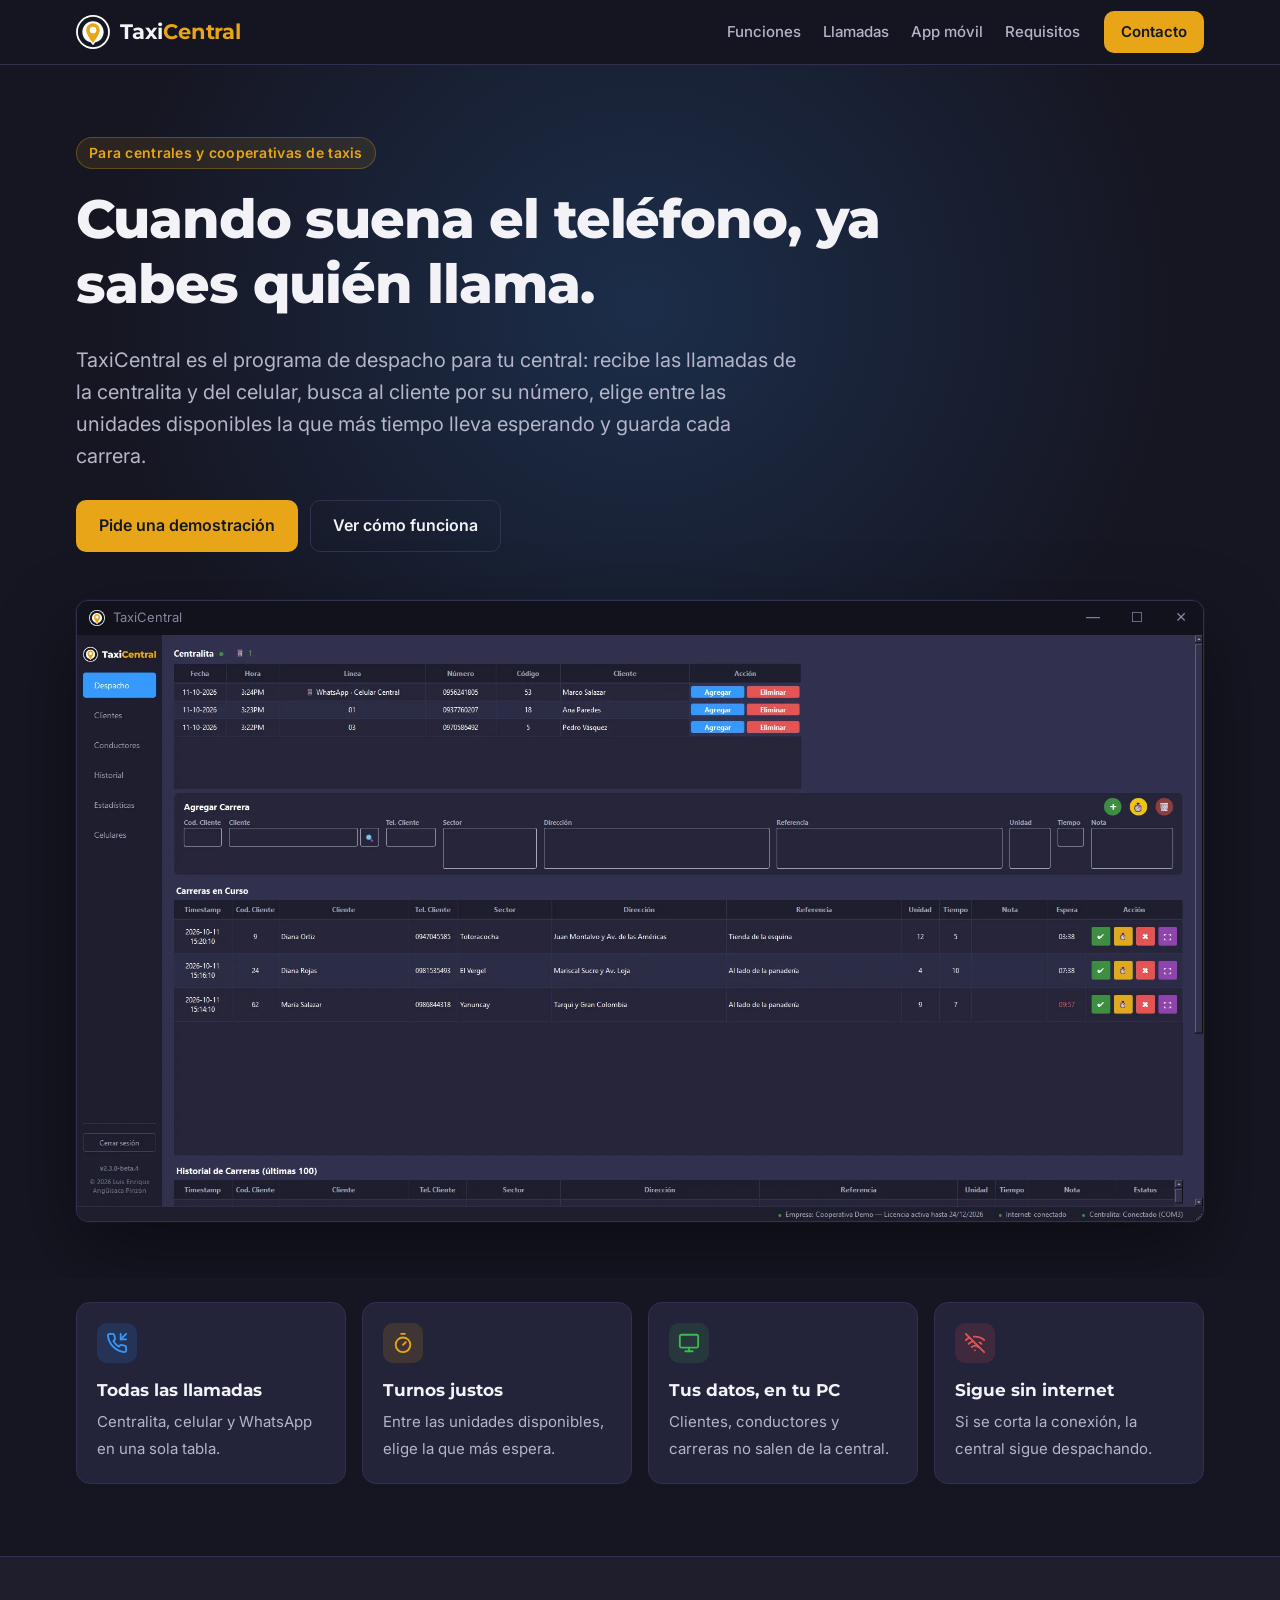
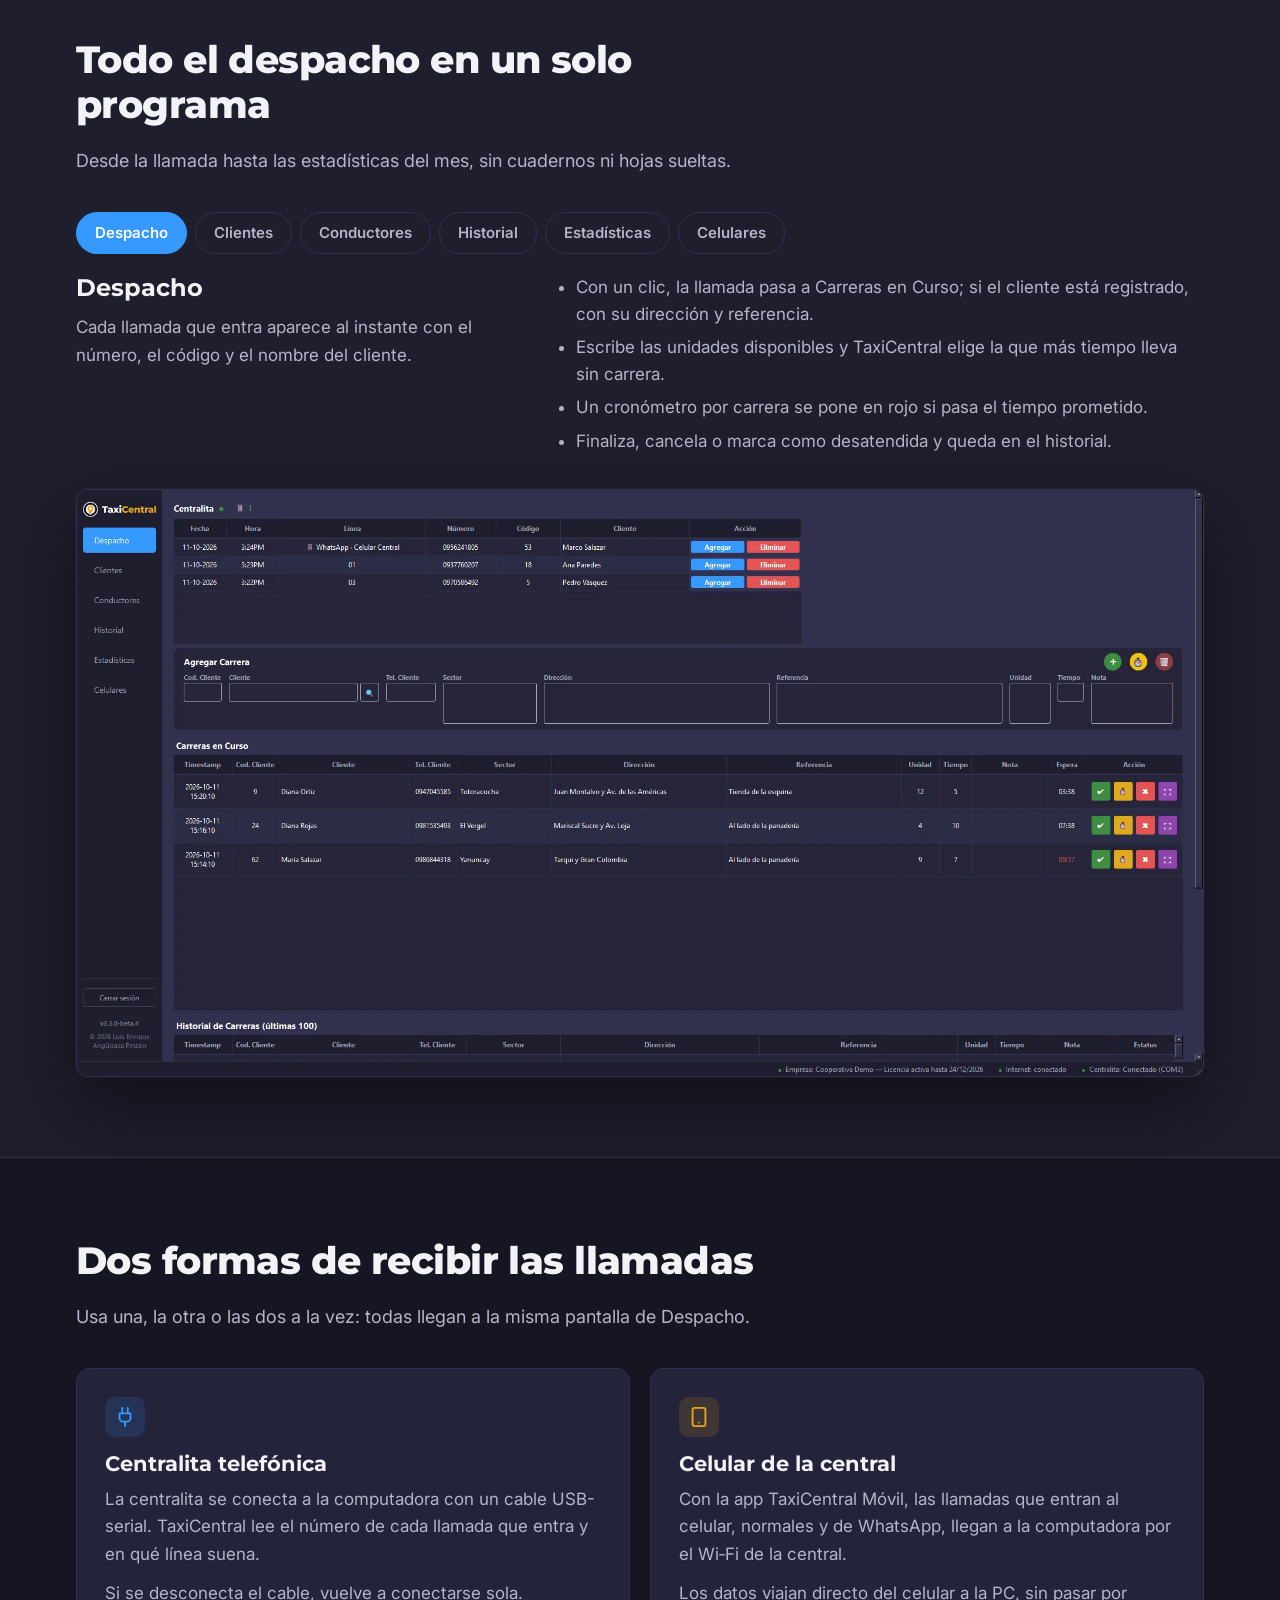
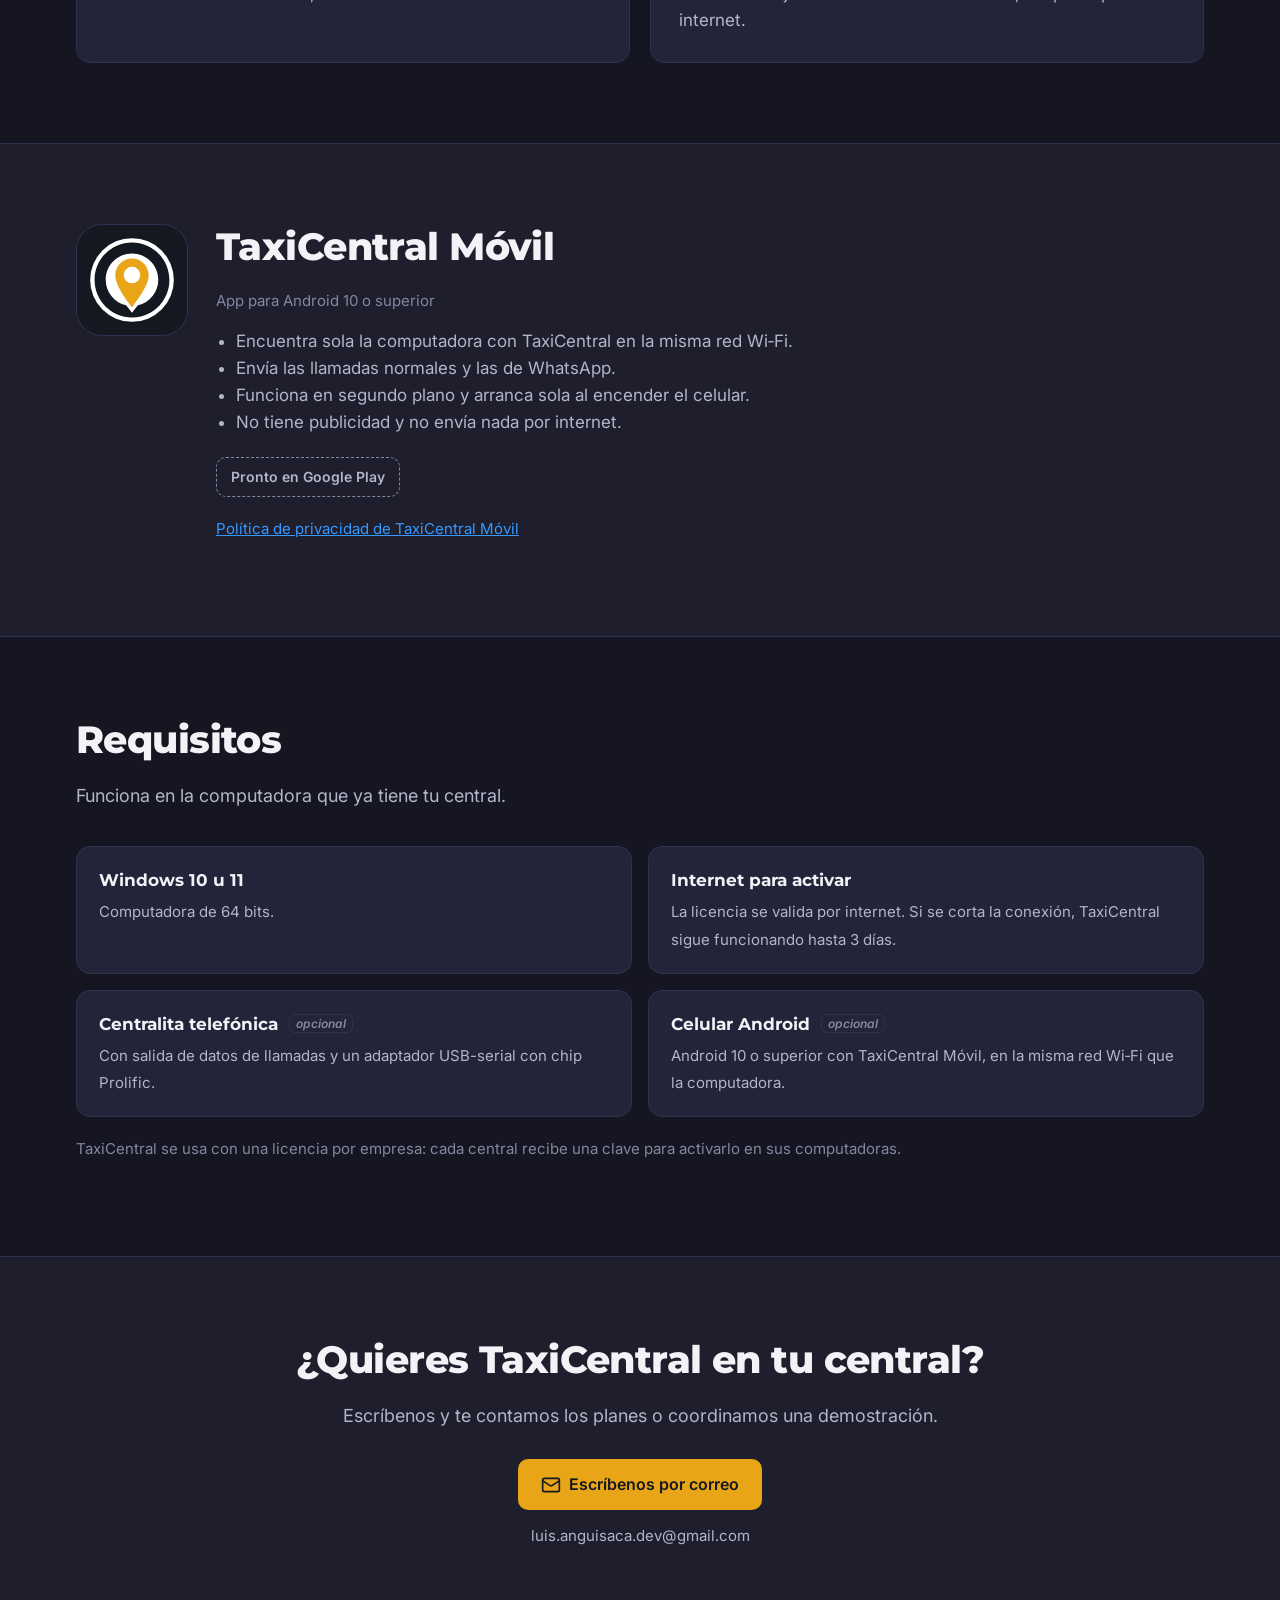
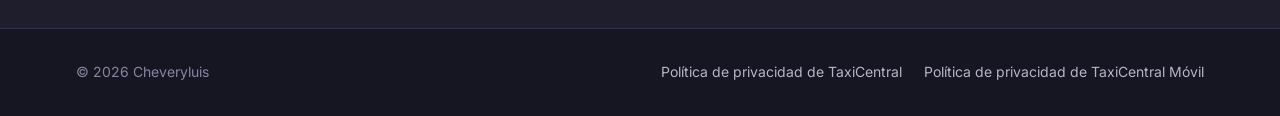
==== index.html @ 9c2a4944 "Crea la página de TaxiCentral Inicio con funciones y capturas (datos de prueba), política de privaci" ====
<!doctype html>
<html lang="es">
<head>
<meta charset="utf-8">
<meta name="viewport" content="width=device-width, initial-scale=1">
<title>TaxiCentral · Sistema de despacho para centrales de taxis</title>
<meta name="description" content="TaxiCentral es el programa de despacho para centrales de taxis: recibe las llamadas de la centralita y del celular, muestra quién llama, elige la unidad que más espera y guarda cada carrera.">
<meta name="theme-color" content="#161622">
<link rel="icon" type="image/png" sizes="32x32" href="img/favicon-32.png">
<link rel="icon" type="image/svg+xml" href="img/logo.svg">
<link rel="apple-touch-icon" href="img/apple-touch-icon.png">
<meta property="og:type" content="website">
<meta property="og:title" content="TaxiCentral · Sistema de despacho para centrales de taxis">
<meta property="og:description" content="Recibe las llamadas de la centralita y del celular, muestra quién llama y elige la unidad que más espera.">
<meta property="og:image" content="https://cheveryluis.github.io/taxicentral-web/img/compartir.png">
<meta property="og:url" content="https://cheveryluis.github.io/taxicentral-web/">
<meta name="twitter:card" content="summary_large_image">
<link rel="preconnect" href="https://fonts.googleapis.com">
<link rel="preconnect" href="https://fonts.gstatic.com" crossorigin>
<link href="https://fonts.googleapis.com/css2?family=Inter:wght@400;500;600&family=Montserrat:wght@700;800&display=swap" rel="stylesheet">
<link rel="stylesheet" href="css/estilos.css">
</head>
<body>
<a class="saltar" href="#contenido">Saltar al contenido</a>

<header class="encabezado">
  <div class="contenedor">
    <a class="marca" href="./" aria-label="TaxiCentral, inicio">
      <img src="img/logo.svg" alt="" width="34" height="34">
      <span>Taxi<b>Central</b></span>
    </a>
    <nav class="menu" aria-label="Secciones">
      <a href="#funciones">Funciones</a>
      <a href="#llamadas">Llamadas</a>
      <a href="#movil">App móvil</a>
      <a href="#requisitos">Requisitos</a>
    </nav>
    <a class="boton boton-principal boton-chico" href="#contacto">Contacto</a>
  </div>
</header>

<main id="contenido">

  <section class="portada">
    <div class="contenedor">
      <span class="etiqueta">Para centrales y cooperativas de taxis</span>
      <h1>Cuando suena el teléfono, ya sabes quién llama.</h1>
      <p class="bajada">TaxiCentral es el programa de despacho para tu central: recibe las llamadas de la centralita y del celular, busca al cliente por su número, elige entre las unidades disponibles la que más tiempo lleva esperando y guarda cada carrera.</p>
      <div class="acciones">
        <a class="boton boton-principal" href="#contacto">Pide una demostración</a>
        <a class="boton boton-secundario" href="#funciones">Ver cómo funciona</a>
      </div>
      <div class="ventana">
        <div class="ventana-barra" aria-hidden="true">
          <img src="img/logo.svg" alt="">TaxiCentral
          <div class="botones"><span>&#8212;</span><span>&#9744;</span><span>&#10005;</span></div>
        </div>
        <img src="img/capturas/despacho.webp" width="1920" height="1000" fetchpriority="high"
             alt="Pantalla Despacho de TaxiCentral: arriba, las llamadas que entran con el número, el código y el nombre del cliente; abajo, las carreras en curso con la unidad asignada y el tiempo de espera.">
      </div>
    </div>
  </section>

  <section class="puntos" aria-label="Puntos fuertes">
    <div class="contenedor">
      <ul>
        <li>
          <div class="icono icono-azul"><svg viewBox="0 0 24 24" fill="none" stroke="currentColor" stroke-width="2" stroke-linecap="round" stroke-linejoin="round" aria-hidden="true"><polyline points="16 2 16 8 22 8"/><line x1="22" x2="16" y1="2" y2="8"/><path d="M22 16.92v3a2 2 0 0 1-2.18 2 19.79 19.79 0 0 1-8.63-3.07 19.5 19.5 0 0 1-6-6 19.79 19.79 0 0 1-3.07-8.67A2 2 0 0 1 4.11 2h3a2 2 0 0 1 2 1.72 12.84 12.84 0 0 0 .7 2.81 2 2 0 0 1-.45 2.11L8.09 9.91a16 16 0 0 0 6 6l1.27-1.27a2 2 0 0 1 2.11-.45 12.84 12.84 0 0 0 2.81.7A2 2 0 0 1 22 16.92z"/></svg></div>
          <strong>Todas las llamadas</strong>
          <span>Centralita, celular y WhatsApp en una sola tabla.</span>
        </li>
        <li>
          <div class="icono icono-amarillo"><svg viewBox="0 0 24 24" fill="none" stroke="currentColor" stroke-width="2" stroke-linecap="round" stroke-linejoin="round" aria-hidden="true"><line x1="10" x2="14" y1="2" y2="2"/><line x1="12" x2="15" y1="14" y2="11"/><circle cx="12" cy="14" r="8"/></svg></div>
          <strong>Turnos justos</strong>
          <span>Entre las unidades disponibles, elige la que más espera.</span>
        </li>
        <li>
          <div class="icono icono-verde"><svg viewBox="0 0 24 24" fill="none" stroke="currentColor" stroke-width="2" stroke-linecap="round" stroke-linejoin="round" aria-hidden="true"><rect width="20" height="14" x="2" y="3" rx="2"/><line x1="8" x2="16" y1="21" y2="21"/><line x1="12" x2="12" y1="17" y2="21"/></svg></div>
          <strong>Tus datos, en tu PC</strong>
          <span>Clientes, conductores y carreras no salen de la central.</span>
        </li>
        <li>
          <div class="icono icono-rojo"><svg viewBox="0 0 24 24" fill="none" stroke="currentColor" stroke-width="2" stroke-linecap="round" stroke-linejoin="round" aria-hidden="true"><path d="M12 20h.01"/><path d="M8.5 16.43a5 5 0 0 1 7 0"/><path d="M5 12.86a10 10 0 0 1 5.17-2.69"/><path d="M19 12.86a10 10 0 0 0-2-1.52"/><path d="M2 8.82a15 15 0 0 1 4.18-2.64"/><path d="M22 8.82a15 15 0 0 0-11.29-3.76"/><path d="m2 2 20 20"/></svg></div>
          <strong>Sigue sin internet</strong>
          <span>Si se corta la conexión, la central sigue despachando.</span>
        </li>
      </ul>
    </div>
  </section>

  <section class="seccion seccion-alterna" id="funciones">
    <div class="contenedor">
      <header>
        <h2>Todo el despacho en un solo programa</h2>
        <p>Desde la llamada hasta las estadísticas del mes, sin cuadernos ni hojas sueltas.</p>
      </header>

      <div class="pestanas" role="tablist" aria-label="Funciones de TaxiCentral">
        <button role="tab" id="tab-despacho" aria-controls="panel-despacho" aria-selected="true">Despacho</button>
        <button role="tab" id="tab-clientes" aria-controls="panel-clientes" aria-selected="false" tabindex="-1">Clientes</button>
        <button role="tab" id="tab-conductores" aria-controls="panel-conductores" aria-selected="false" tabindex="-1">Conductores</button>
        <button role="tab" id="tab-historial" aria-controls="panel-historial" aria-selected="false" tabindex="-1">Historial</button>
        <button role="tab" id="tab-estadisticas" aria-controls="panel-estadisticas" aria-selected="false" tabindex="-1">Estadísticas</button>
        <button role="tab" id="tab-celulares" aria-controls="panel-celulares" aria-selected="false" tabindex="-1">Celulares</button>
      </div>

      <div class="panel" role="tabpanel" id="panel-despacho" aria-labelledby="tab-despacho">
        <div class="texto">
          <h3>Despacho</h3>
          <p>Cada llamada que entra aparece al instante con el número, el código y el nombre del cliente.</p>
          <ul>
            <li>Con un clic, la llamada pasa a Carreras en Curso; si el cliente está registrado, con su dirección y referencia.</li>
            <li>Escribe las unidades disponibles y TaxiCentral elige la que más tiempo lleva sin carrera.</li>
            <li>Un cronómetro por carrera se pone en rojo si pasa el tiempo prometido.</li>
            <li>Finaliza, cancela o marca como desatendida y queda en el historial.</li>
          </ul>
        </div>
        <div class="ventana"><img src="img/capturas/despacho.webp" width="1920" height="1000" loading="lazy" alt="Pantalla Despacho con llamadas entrantes y carreras en curso."></div>
      </div>

      <div class="panel" role="tabpanel" id="panel-clientes" aria-labelledby="tab-clientes" hidden>
        <div class="texto">
          <h3>Clientes</h3>
          <p>La ficha de cada cliente: dos teléfonos, sector, dirección y referencia.</p>
          <ul>
            <li>Búsqueda por nombre, teléfono, dirección o cualquier otra columna.</li>
            <li>Envía un cliente a Despacho sin volver a escribir sus datos.</li>
            <li>Muestra los clientes que llevan más de un año sin pedir.</li>
            <li>Descarga la lista a Excel.</li>
          </ul>
        </div>
        <div class="ventana"><img src="img/capturas/clientes.webp" width="1920" height="1000" loading="lazy" alt="Pantalla Clientes con la lista de clientes, sus teléfonos, sector, dirección y referencia."></div>
      </div>

      <div class="panel" role="tabpanel" id="panel-conductores" aria-labelledby="tab-conductores" hidden>
        <div class="texto">
          <h3>Conductores</h3>
          <p>Cada unidad con los datos del conductor y del vehículo.</p>
          <ul>
            <li>Cédula, celular, correo, placa, marca, modelo y año.</li>
            <li>Separa socios y no socios de la cooperativa.</li>
            <li>Lleva la hora de la última salida de cada unidad para repartir los turnos.</li>
            <li>Descarga la lista a Excel.</li>
          </ul>
        </div>
        <div class="ventana"><img src="img/capturas/conductores.webp" width="1920" height="1000" loading="lazy" alt="Pantalla Conductores con unidad, nombres, cédula, celular, placa, marca, modelo y año."></div>
      </div>

      <div class="panel" role="tabpanel" id="panel-historial" aria-labelledby="tab-historial" hidden>
        <div class="texto">
          <h3>Historial</h3>
          <p>Todas las carreras de cualquier día, con su estado.</p>
          <ul>
            <li>Cuenta las despachadas, desatendidas y canceladas del día.</li>
            <li>Búsqueda por cliente, teléfono, unidad o dirección.</li>
            <li>Descarga a Excel.</li>
          </ul>
        </div>
        <div class="ventana"><img src="img/capturas/historial.webp" width="1920" height="1000" loading="lazy" alt="Pantalla Historial con las carreras de un día: hora, cliente, dirección, unidad y tiempo."></div>
      </div>

      <div class="panel" role="tabpanel" id="panel-estadisticas" aria-labelledby="tab-estadisticas" hidden>
        <div class="texto">
          <h3>Estadísticas</h3>
          <p>Cómo trabaja tu central, de un vistazo.</p>
          <ul>
            <li>Total de carreras, porcentaje despachado, promedio por día y hora pico.</li>
            <li>Carreras por hora del día y tendencia diaria.</li>
            <li>Hoy, últimos 7 o 30 días, este mes, el mes anterior o el rango que elijas.</li>
          </ul>
        </div>
        <div class="ventana"><img src="img/capturas/estadisticas.webp" width="1920" height="1000" loading="lazy" alt="Pantalla Estadísticas con totales, gráfico de carreras por hora del día y tendencia diaria."></div>
      </div>

      <div class="panel" role="tabpanel" id="panel-celulares" aria-labelledby="tab-celulares" hidden>
        <div class="texto">
          <h3>Celulares</h3>
          <p>Conecta el celular de la central con TaxiCentral Móvil.</p>
          <ul>
            <li>Se empareja escribiendo en el celular un código de 6 dígitos.</li>
            <li>Muestra cada llamada: sonando, contestada, finalizada o perdida, con su duración.</li>
            <li>Distingue las llamadas normales de las de WhatsApp.</li>
          </ul>
        </div>
        <div class="ventana"><img src="img/capturas/celulares.webp" width="1920" height="1000" loading="lazy" alt="Pantalla Celulares con el código para emparejar, el celular conectado y las llamadas recibidas."></div>
      </div>
    </div>
  </section>

  <section class="seccion" id="llamadas">
    <div class="contenedor">
      <header>
        <h2>Dos formas de recibir las llamadas</h2>
        <p>Usa una, la otra o las dos a la vez: todas llegan a la misma pantalla de Despacho.</p>
      </header>
      <div class="columnas">
        <article class="tarjeta">
          <div class="icono icono-azul"><svg viewBox="0 0 24 24" fill="none" stroke="currentColor" stroke-width="2" stroke-linecap="round" stroke-linejoin="round" aria-hidden="true"><path d="M12 22v-5"/><path d="M9 8V2"/><path d="M15 8V2"/><path d="M18 8v5a4 4 0 0 1-4 4h-4a4 4 0 0 1-4-4V8Z"/></svg></div>
          <h3>Centralita telefónica</h3>
          <p>La centralita se conecta a la computadora con un cable USB-serial. TaxiCentral lee el número de cada llamada que entra y en qué línea suena.</p>
          <p>Si se desconecta el cable, vuelve a conectarse sola.</p>
        </article>
        <article class="tarjeta">
          <div class="icono icono-amarillo"><svg viewBox="0 0 24 24" fill="none" stroke="currentColor" stroke-width="2" stroke-linecap="round" stroke-linejoin="round" aria-hidden="true"><rect width="14" height="20" x="5" y="2" rx="2" ry="2"/><path d="M12 18h.01"/></svg></div>
          <h3>Celular de la central</h3>
          <p>Con la app TaxiCentral Móvil, las llamadas que entran al celular, normales y de WhatsApp, llegan a la computadora por el Wi‑Fi de la central.</p>
          <p>Los datos viajan directo del celular a la PC, sin pasar por internet.</p>
        </article>
      </div>
    </div>
  </section>

  <section class="seccion seccion-alterna" id="movil">
    <div class="contenedor movil">
      <div class="movil-icono"><img src="img/logo.svg" alt="" width="84" height="84"></div>
      <div>
        <h2>TaxiCentral Móvil</h2>
        <p class="nota" style="margin-top:0">App para Android 10 o superior</p>
        <ul>
          <li>Encuentra sola la computadora con TaxiCentral en la misma red Wi‑Fi.</li>
          <li>Envía las llamadas normales y las de WhatsApp.</li>
          <li>Funciona en segundo plano y arranca sola al encender el celular.</li>
          <li>No tiene publicidad y no envía nada por internet.</li>
        </ul>
        <span class="pronto">Pronto en Google Play</span>
        <p class="nota"><a href="movil/privacidad.html">Política de privacidad de TaxiCentral Móvil</a></p>
      </div>
    </div>
  </section>

  <section class="seccion" id="requisitos">
    <div class="contenedor">
      <header>
        <h2>Requisitos</h2>
        <p>Funciona en la computadora que ya tiene tu central.</p>
      </header>
      <ul class="lista-requisitos">
        <li><strong>Windows 10 u 11</strong><span>Computadora de 64 bits.</span></li>
        <li><strong>Internet para activar</strong><span>La licencia se valida por internet. Si se corta la conexión, TaxiCentral sigue funcionando hasta 3 días.</span></li>
        <li><strong>Centralita telefónica <em class="opcional">opcional</em></strong><span>Con salida de datos de llamadas y un adaptador USB-serial con chip Prolific.</span></li>
        <li><strong>Celular Android <em class="opcional">opcional</em></strong><span>Android 10 o superior con TaxiCentral Móvil, en la misma red Wi‑Fi que la computadora.</span></li>
      </ul>
      <p class="nota">TaxiCentral se usa con una licencia por empresa: cada central recibe una clave para activarlo en sus computadoras.</p>
    </div>
  </section>

  <section class="seccion seccion-alterna contacto" id="contacto">
    <div class="contenedor">
      <header>
        <h2>¿Quieres TaxiCentral en tu central?</h2>
        <p>Escríbenos y te contamos los planes o coordinamos una demostración.</p>
      </header>
      <a class="boton boton-principal" href="mailto:luis.anguisaca.dev@gmail.com?subject=TaxiCentral">
        <svg width="20" height="20" viewBox="0 0 24 24" fill="none" stroke="currentColor" stroke-width="2" stroke-linecap="round" stroke-linejoin="round" aria-hidden="true"><rect width="20" height="16" x="2" y="4" rx="2"/><path d="m22 7-8.97 5.7a1.94 1.94 0 0 1-2.06 0L2 7"/></svg>
        Escríbenos por correo
      </a>
      <span class="correo">luis.anguisaca.dev@gmail.com</span>
    </div>
  </section>

</main>

<footer class="pie">
  <div class="contenedor">
    <span>© 2026 Cheveryluis</span>
    <nav aria-label="Legal">
      <a href="privacidad.html">Política de privacidad de TaxiCentral</a>
      <a href="movil/privacidad.html">Política de privacidad de TaxiCentral Móvil</a>
    </nav>
  </div>
</footer>

<script>
  // Pestañas de Funciones: clic, y flechas izquierda/derecha entre pestañas.
  const pestanas = [...document.querySelectorAll('[role="tab"]')];
  function elegir(pestana) {
    for (const p of pestanas) {
      const activa = p === pestana;
      p.setAttribute('aria-selected', activa);
      p.tabIndex = activa ? 0 : -1;
      document.getElementById(p.getAttribute('aria-controls')).hidden = !activa;
    }
  }
  pestanas.forEach((p, i) => {
    p.addEventListener('click', () => elegir(p));
    p.addEventListener('keydown', (e) => {
      const paso = e.key === 'ArrowRight' ? 1 : e.key === 'ArrowLeft' ? -1 : 0;
      if (!paso) return;
      const siguiente = pestanas[(i + paso + pestanas.length) % pestanas.length];
      elegir(siguiente);
      siguiente.focus();
    });
  });
</script>
</body>
</html>
---- css/estilos.css ----
/* Colores de la app (ui/main_window.py) y del logo. */
:root {
  --fondo: #161622;
  --fondo-2: #1e1e2d;
  --tarjeta: #23233a;
  --borde: #31314f;
  --texto: #f2f2f7;
  --texto-2: #b4b5c8;
  --texto-3: #8586a0;
  --azul: #3699ff;
  --amarillo: #e9a518;
  --verde: #3fb950;
  --rojo: #e55353;
  --radio: 14px;
  --ancho: 1160px;
  --titulos: "Montserrat", "Segoe UI", system-ui, sans-serif;
  --cuerpo: "Inter", "Segoe UI", system-ui, -apple-system, sans-serif;
  color-scheme: dark;
}

*, *::before, *::after { box-sizing: border-box; }

html { scroll-behavior: smooth; scroll-padding-top: 76px; }

body {
  margin: 0;
  background: var(--fondo);
  color: var(--texto);
  font-family: var(--cuerpo);
  font-size: 17px;
  line-height: 1.6;
  -webkit-font-smoothing: antialiased;
}

img { max-width: 100%; height: auto; display: block; }

a { color: var(--azul); }

h1, h2, h3 { font-family: var(--titulos); line-height: 1.2; margin: 0 0 .5em; }

.contenedor { width: 100%; max-width: var(--ancho); margin: 0 auto; padding: 0 16px; }

.saltar {
  position: absolute; left: -999px; top: 8px;
  background: var(--azul); color: #fff; padding: 8px 14px; border-radius: 8px; z-index: 100;
}
.saltar:focus { left: 8px; }

/* ---------- Encabezado ---------- */
.encabezado {
  position: sticky; top: 0; z-index: 50;
  background: rgba(22, 22, 34, .88);
  backdrop-filter: blur(10px);
  border-bottom: 1px solid var(--borde);
}
.encabezado .contenedor { display: flex; align-items: center; gap: 24px; height: 64px; }

.marca { display: flex; align-items: center; gap: 10px; text-decoration: none; color: var(--texto); }
.marca img { width: 34px; height: 34px; }
.marca span { font-family: var(--titulos); font-weight: 700; font-size: 21px; letter-spacing: -.01em; }
.marca b { color: var(--amarillo); font-weight: 700; }

.menu { display: flex; gap: 22px; margin-left: auto; }
.menu a { color: var(--texto-2); text-decoration: none; font-size: 15px; font-weight: 500; }
.menu a:hover { color: var(--texto); }

/* ---------- Botones ---------- */
.boton {
  display: inline-flex; align-items: center; justify-content: center; gap: 8px;
  padding: 12px 22px; border-radius: 10px;
  font-weight: 600; font-size: 16px; text-decoration: none;
  border: 1px solid transparent; transition: background .15s, border-color .15s;
}
.boton-principal { background: var(--amarillo); color: #141821; }
.boton-principal:hover { background: #f5b632; }
.boton-secundario { color: var(--texto); border-color: var(--borde); }
.boton-secundario:hover { border-color: var(--texto-3); }
.boton-chico { padding: 8px 16px; font-size: 15px; }

/* ---------- Portada ---------- */
.portada { padding: 72px 0 56px; position: relative; overflow: hidden; }
.portada::before {
  content: ""; position: absolute; inset: -40% -10% auto; height: 120%;
  background: radial-gradient(closest-side, rgba(54, 153, 255, .18), transparent 70%);
  pointer-events: none;
}
.portada .contenedor { position: relative; }
.etiqueta {
  display: inline-block; font-size: 14px; font-weight: 600; letter-spacing: .02em;
  color: var(--amarillo); background: rgba(233, 165, 24, .1);
  border: 1px solid rgba(233, 165, 24, .3); border-radius: 999px; padding: 4px 12px; margin-bottom: 18px;
}
.portada h1 { font-size: clamp(32px, 5vw, 54px); font-weight: 800; letter-spacing: -.02em; max-width: 820px; }
.portada .bajada { font-size: clamp(17px, 2vw, 20px); color: var(--texto-2); max-width: 720px; margin: 0 0 28px; }
.acciones { display: flex; flex-wrap: wrap; gap: 12px; margin-bottom: 48px; }

/* Marco de ventana de Windows alrededor de las capturas. */
.ventana {
  border: 1px solid var(--borde); border-radius: 12px; overflow: hidden;
  background: var(--fondo-2);
  box-shadow: 0 30px 80px rgba(0, 0, 0, .45), 0 0 0 1px rgba(255, 255, 255, .03);
}
.ventana-barra {
  display: flex; align-items: center; gap: 8px; height: 34px; padding-left: 12px;
  background: #12121c; font-size: 13px; color: var(--texto-3);
}
.ventana-barra img { width: 16px; height: 16px; }
.ventana-barra .botones { margin-left: auto; display: flex; }
.ventana-barra .botones span { width: 44px; text-align: center; font-size: 14px; }

/* ---------- Puntos fuertes ---------- */
.puntos { padding: 24px 0 72px; }
.puntos ul {
  list-style: none; margin: 0; padding: 0;
  display: grid; grid-template-columns: repeat(4, 1fr); gap: 16px;
}
.puntos li { background: var(--tarjeta); border: 1px solid var(--borde); border-radius: var(--radio); padding: 20px; }
.puntos strong { display: block; font-family: var(--titulos); font-size: 17px; margin-bottom: 4px; }
.puntos span { color: var(--texto-2); font-size: 15px; }
.icono {
  width: 40px; height: 40px; border-radius: 10px; display: grid; place-items: center; margin-bottom: 14px;
}
.icono svg { width: 22px; height: 22px; }
.icono-azul { background: rgba(54, 153, 255, .14); color: var(--azul); }
.icono-amarillo { background: rgba(233, 165, 24, .14); color: var(--amarillo); }
.icono-verde { background: rgba(63, 185, 80, .14); color: var(--verde); }
.icono-rojo { background: rgba(229, 83, 83, .14); color: var(--rojo); }

/* ---------- Secciones ---------- */
.seccion { padding: 80px 0; border-top: 1px solid var(--borde); }
.seccion-alterna { background: var(--fondo-2); }
.seccion header { max-width: 720px; margin-bottom: 36px; }
.seccion h2 { font-size: clamp(26px, 3.4vw, 38px); font-weight: 800; letter-spacing: -.015em; }
.seccion header p { color: var(--texto-2); margin: 0; font-size: 18px; }

/* Pestañas de funciones */
.pestanas { display: flex; flex-wrap: wrap; gap: 8px; margin-bottom: 20px; }
.pestanas button {
  font: inherit; font-size: 15px; font-weight: 600; cursor: pointer;
  color: var(--texto-2); background: transparent;
  border: 1px solid var(--borde); border-radius: 999px; padding: 8px 18px;
}
.pestanas button:hover { color: var(--texto); border-color: var(--texto-3); }
.pestanas button[aria-selected="true"] { background: var(--azul); border-color: var(--azul); color: #fff; }
.panel { display: grid; gap: 28px; }
.panel[hidden] { display: none; }
.panel .texto {
  display: grid; grid-template-columns: minmax(0, 1fr) minmax(0, 1.5fr);
  grid-template-rows: auto 1fr;
  column-gap: 48px; align-items: start;
}
.panel h3 { font-size: 24px; grid-column: 1; }
.panel p { color: var(--texto-2); margin: 0; grid-column: 1; }
.panel ul { margin: 0; padding-left: 20px; color: var(--texto-2); grid-column: 2; grid-row: 1 / span 2; }
.panel li { margin-bottom: 6px; }

/* Dos columnas (llamadas) */
.columnas { display: grid; grid-template-columns: 1fr 1fr; gap: 20px; }
.tarjeta { background: var(--tarjeta); border: 1px solid var(--borde); border-radius: var(--radio); padding: 28px; }
.tarjeta h3 { font-size: 21px; }
.tarjeta p { color: var(--texto-2); margin: 0 0 12px; }
.tarjeta p:last-child { margin-bottom: 0; }
.nota { color: var(--texto-3); font-size: 15px; margin-top: 20px; }

/* App móvil */
.movil { display: grid; grid-template-columns: auto 1fr; gap: 28px; align-items: start; }
.movil-icono {
  width: 112px; height: 112px; border-radius: 26px; background: #141821;
  display: grid; place-items: center; border: 1px solid var(--borde);
}
.movil-icono img { width: 84px; height: 84px; }
.movil ul { margin: 12px 0 20px; padding-left: 20px; color: var(--texto-2); }
.pronto {
  display: inline-flex; align-items: center; gap: 8px; font-size: 14px; font-weight: 600;
  color: var(--texto-2); border: 1px dashed var(--texto-3); border-radius: 10px; padding: 8px 14px;
}

/* Requisitos */
.lista-requisitos { list-style: none; margin: 0; padding: 0; display: grid; grid-template-columns: repeat(2, 1fr); gap: 16px; }
.lista-requisitos li { background: var(--tarjeta); border: 1px solid var(--borde); border-radius: var(--radio); padding: 20px 22px; }
.lista-requisitos strong { display: block; font-family: var(--titulos); margin-bottom: 4px; }
.lista-requisitos span { color: var(--texto-2); font-size: 15px; }
.opcional { font-size: 12px; font-weight: 600; color: var(--texto-3); border: 1px solid var(--borde); border-radius: 6px; padding: 1px 6px; margin-left: 6px; vertical-align: 2px; font-family: var(--cuerpo); }

/* Contacto */
.contacto { text-align: center; }
.contacto header { margin: 0 auto 28px; }
.correo { display: block; margin-top: 14px; color: var(--texto-2); font-size: 15px; }

/* ---------- Pie ---------- */
.pie { border-top: 1px solid var(--borde); padding: 32px 0; color: var(--texto-3); font-size: 14px; }
.pie .contenedor { display: flex; flex-wrap: wrap; gap: 12px 28px; align-items: center; }
.pie nav { display: flex; flex-wrap: wrap; gap: 8px 22px; margin-left: auto; }
.pie a { color: var(--texto-2); text-decoration: none; }
.pie a:hover { color: var(--texto); text-decoration: underline; }

/* ---------- Páginas de texto (políticas) ---------- */
.documento { max-width: 760px; padding-top: 48px; padding-bottom: 72px; }
.documento h1 { font-size: clamp(28px, 4vw, 40px); font-weight: 800; letter-spacing: -.015em; }
.documento h2 { font-size: 22px; margin-top: 2em; }
.documento p, .documento li { color: var(--texto-2); }
.documento strong { color: var(--texto); }
.documento ul { padding-left: 22px; }
.documento li { margin-bottom: 8px; }
.documento code { font-size: .92em; background: var(--tarjeta); border: 1px solid var(--borde); border-radius: 6px; padding: 1px 6px; color: var(--texto); }
.fecha { color: var(--texto-3); font-style: italic; }
.resumen { background: var(--tarjeta); border: 1px solid var(--borde); border-left: 4px solid var(--amarillo); border-radius: 10px; padding: 18px 22px 18px 40px; }
.idioma { display: inline-block; margin-bottom: 20px; font-size: 15px; }
.separador { border: 0; border-top: 1px solid var(--borde); margin: 64px 0; }

/* ---------- Pantallas chicas ---------- */
@media (max-width: 960px) {
  .puntos ul { grid-template-columns: repeat(2, 1fr); }
  .panel .texto { grid-template-columns: 1fr; grid-template-rows: none; }
  .panel ul { grid-column: 1; grid-row: auto; margin-top: 14px; }
}
@media (max-width: 760px) {
  .menu { display: none; }
  .encabezado .boton { margin-left: auto; }
  .portada { padding-top: 48px; }
  .columnas, .lista-requisitos { grid-template-columns: 1fr; }
  .movil { grid-template-columns: 1fr; }
  .seccion { padding: 60px 0; }
  .ventana-barra .botones { display: none; }
  .pie nav { margin-left: 0; }
}
@media (max-width: 480px) {
  .puntos ul { grid-template-columns: 1fr; }
  .acciones .boton { width: 100%; }
}

@media (prefers-reduced-motion: reduce) {
  html { scroll-behavior: auto; }
}
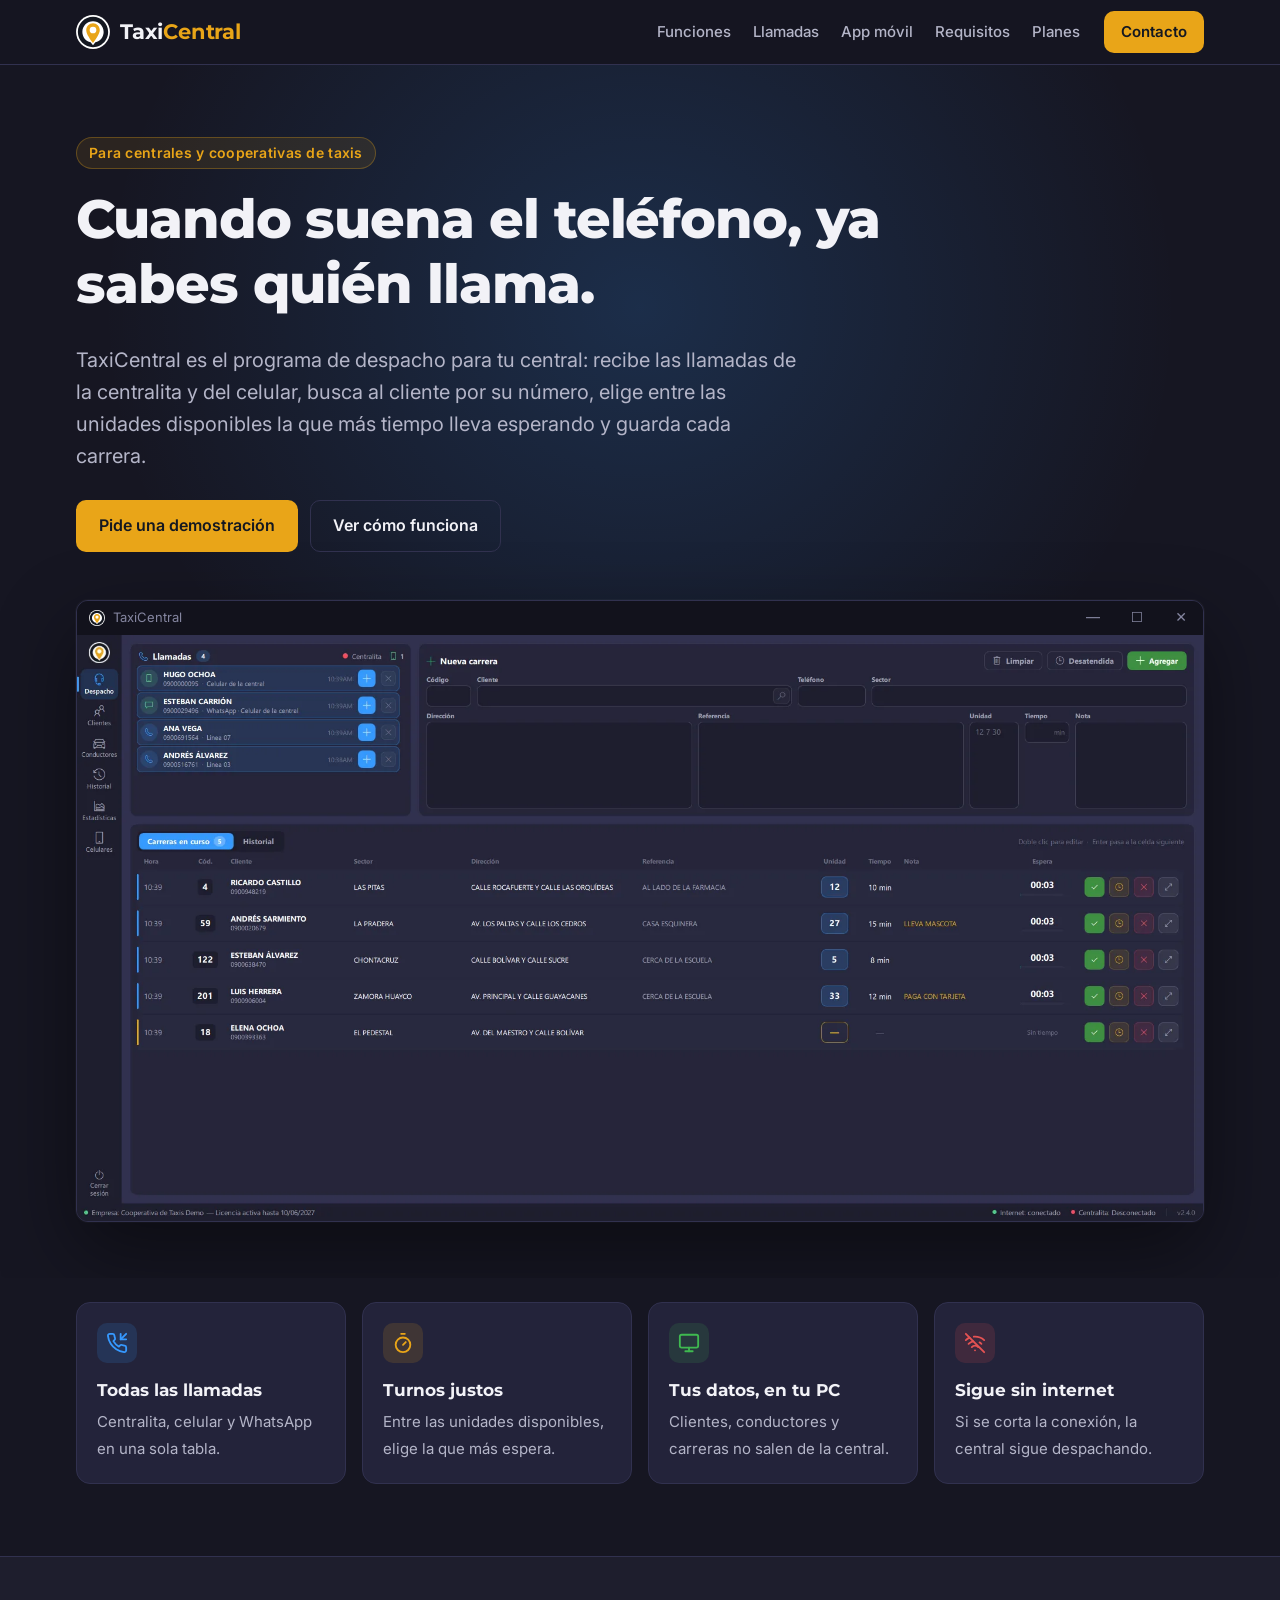
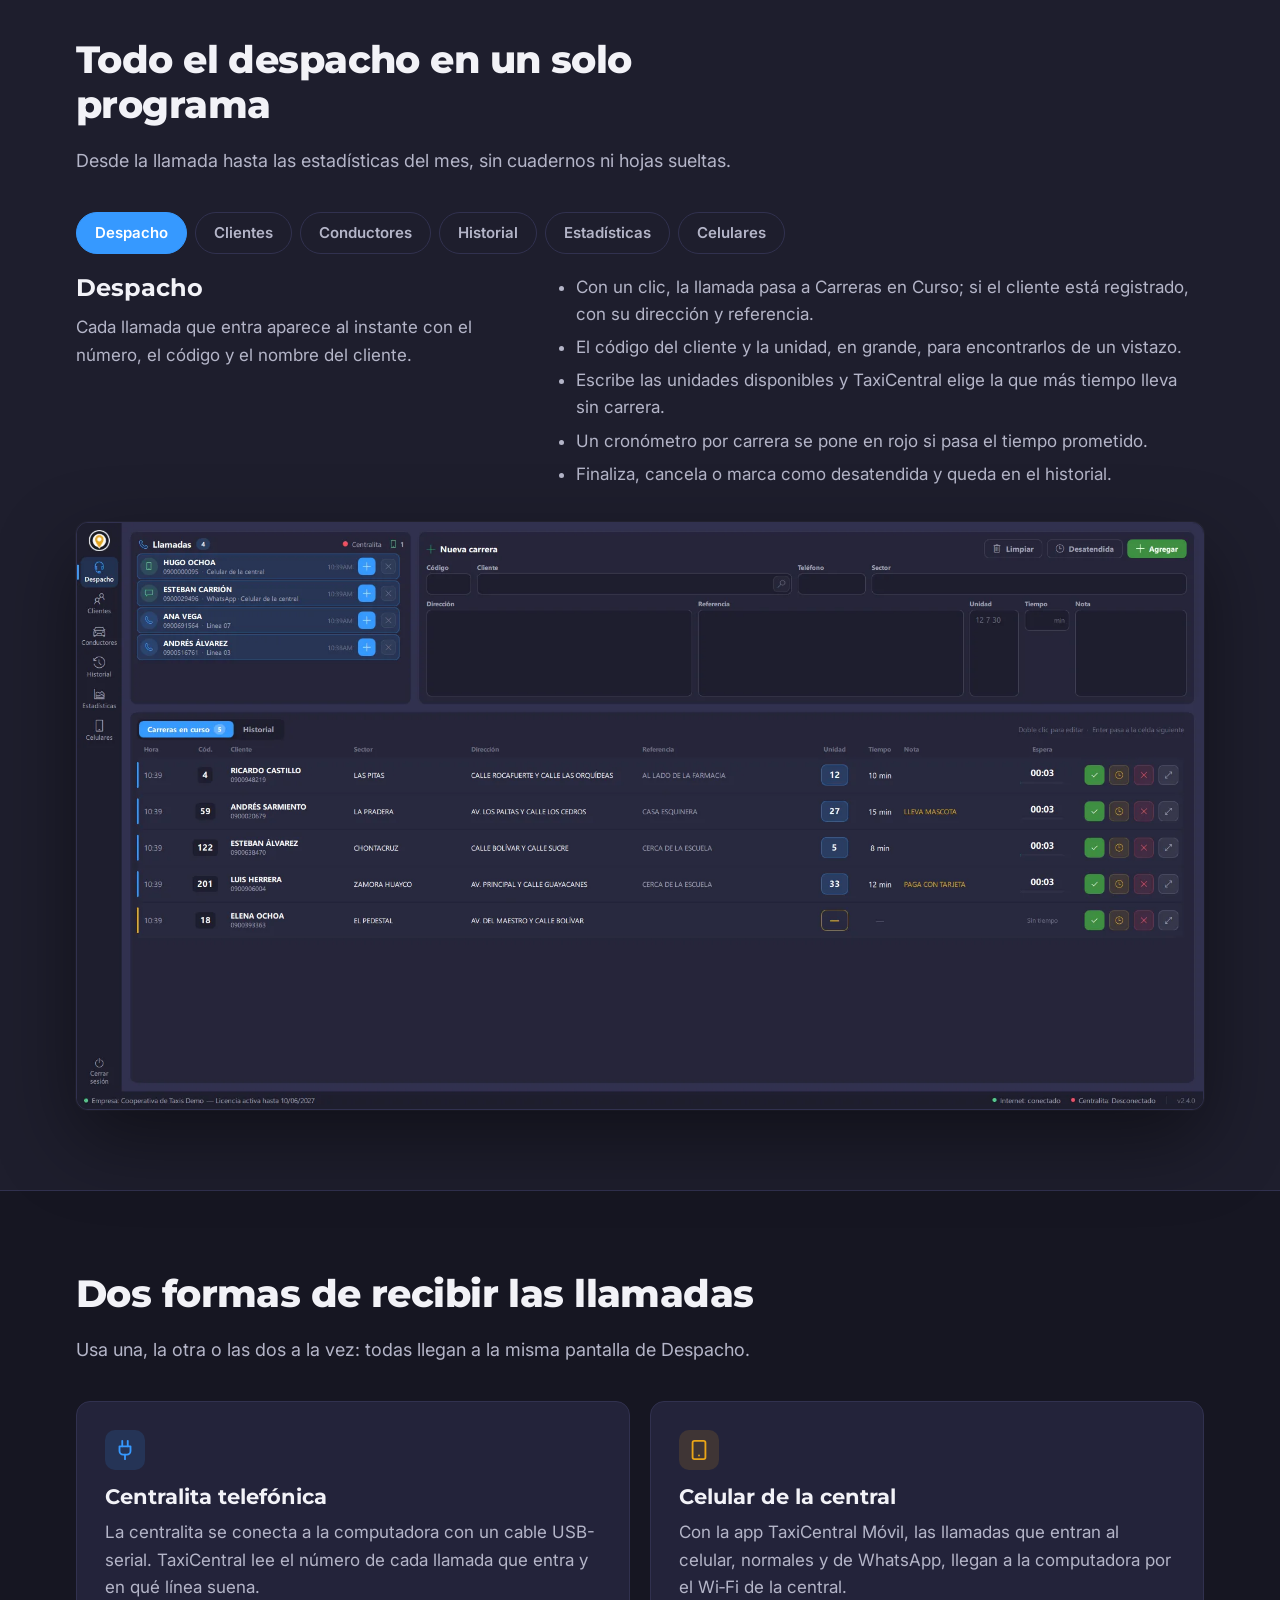
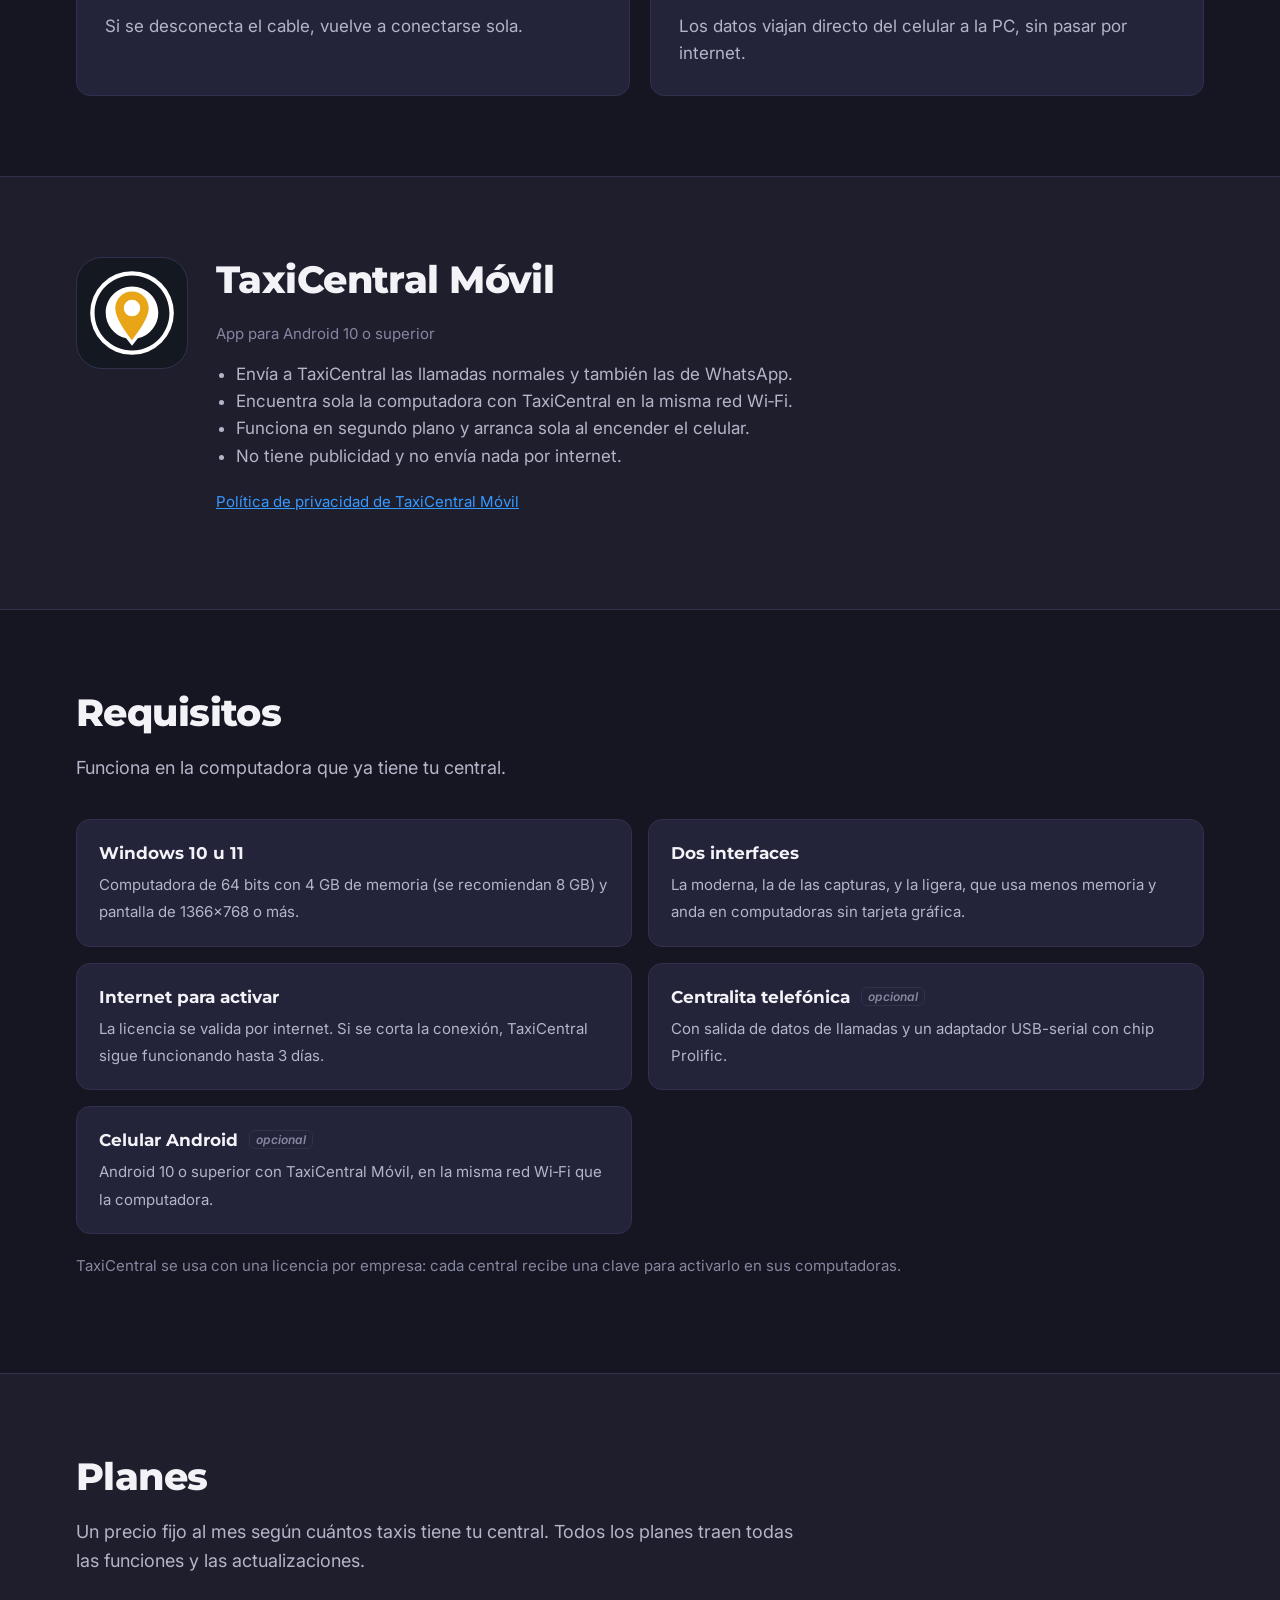
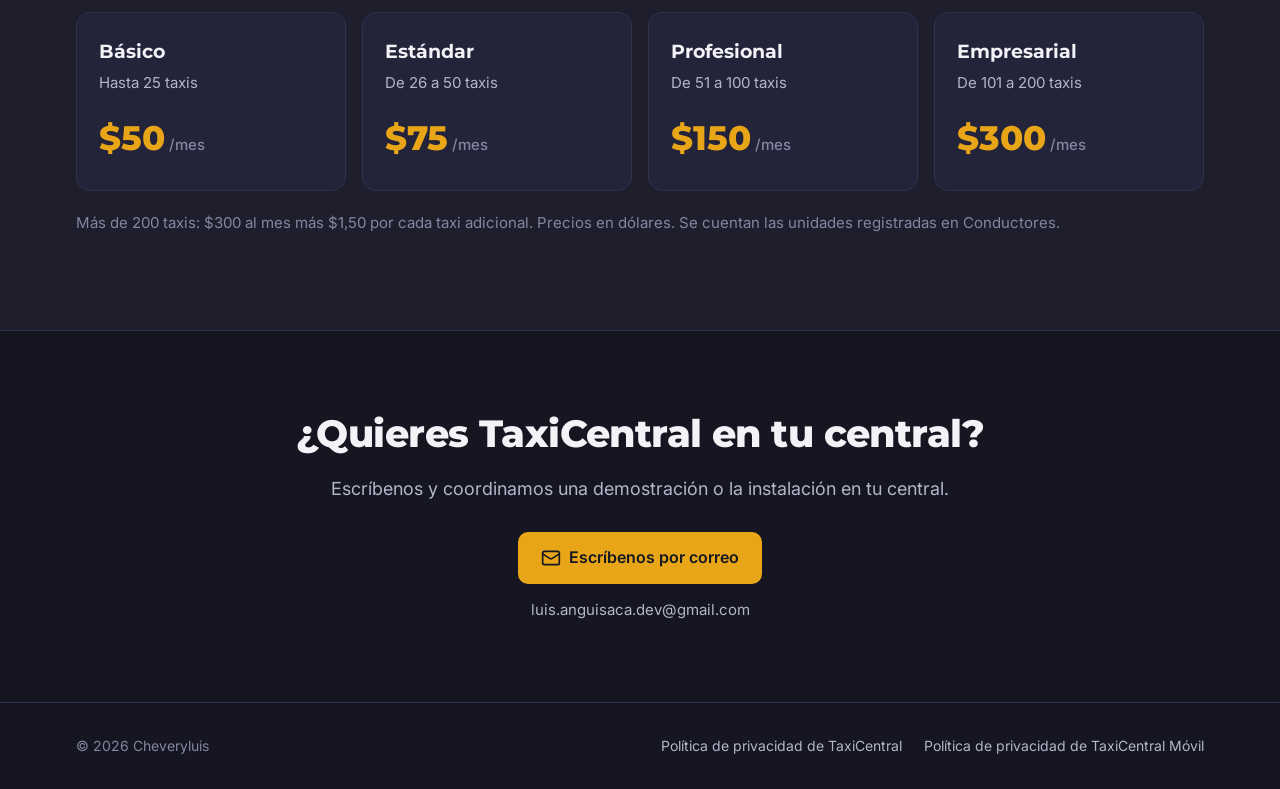
==== commit c8f13364: "Planes de pago, capturas de la interfaz moderna y textos al día - Sección Planes: precio fijo al mes" ====
--- a/index.html
+++ b/index.html
@@ -34,6 +34,7 @@
       <a href="#llamadas">Llamadas</a>
       <a href="#movil">App móvil</a>
       <a href="#requisitos">Requisitos</a>
+      <a href="#planes">Planes</a>
     </nav>
     <a class="boton boton-principal boton-chico" href="#contacto">Contacto</a>
   </div>
@@ -110,6 +111,7 @@
           <p>Cada llamada que entra aparece al instante con el número, el código y el nombre del cliente.</p>
           <ul>
             <li>Con un clic, la llamada pasa a Carreras en Curso; si el cliente está registrado, con su dirección y referencia.</li>
+            <li>El código del cliente y la unidad, en grande, para encontrarlos de un vistazo.</li>
             <li>Escribe las unidades disponibles y TaxiCentral elige la que más tiempo lleva sin carrera.</li>
             <li>Un cronómetro por carrera se pone en rojo si pasa el tiempo prometido.</li>
             <li>Finaliza, cancela o marca como desatendida y queda en el historial.</li>
@@ -123,7 +125,7 @@
           <h3>Clientes</h3>
           <p>La ficha de cada cliente: dos teléfonos, sector, dirección y referencia.</p>
           <ul>
-            <li>Búsqueda por nombre, teléfono, dirección o cualquier otra columna.</li>
+            <li>Búsqueda por nombre, teléfono, dirección o cualquier otra columna, sin importar tildes ni mayúsculas.</li>
             <li>Envía un cliente a Despacho sin volver a escribir sus datos.</li>
             <li>Muestra los clientes que llevan más de un año sin pedir.</li>
             <li>Descarga la lista a Excel.</li>
@@ -137,7 +139,7 @@
           <h3>Conductores</h3>
           <p>Cada unidad con los datos del conductor y del vehículo.</p>
           <ul>
-            <li>Cédula, celular, correo, placa, marca, modelo y año.</li>
+            <li>Cédula, celular, correo, placa, registro municipal, marca, modelo y año.</li>
             <li>Separa socios y no socios de la cooperativa.</li>
             <li>Lleva la hora de la última salida de cada unidad para repartir los turnos.</li>
             <li>Descarga la lista a Excel.</li>
@@ -166,7 +168,9 @@
           <ul>
             <li>Total de carreras, porcentaje despachado, promedio por día y hora pico.</li>
             <li>Carreras por hora del día y tendencia diaria.</li>
+            <li>Carreras de cada unidad en el horario que elijas, por ejemplo de 22:00 a 06:00.</li>
             <li>Hoy, últimos 7 o 30 días, este mes, el mes anterior o el rango que elijas.</li>
+            <li>Descarga en Excel, con sus gráficos, o en PDF.</li>
           </ul>
         </div>
         <div class="ventana"><img src="img/capturas/estadisticas.webp" width="1920" height="1000" loading="lazy" alt="Pantalla Estadísticas con totales, gráfico de carreras por hora del día y tendencia diaria."></div>
@@ -217,12 +221,11 @@
         <h2>TaxiCentral Móvil</h2>
         <p class="nota" style="margin-top:0">App para Android 10 o superior</p>
         <ul>
+          <li>Envía a TaxiCentral las llamadas normales y también las de WhatsApp.</li>
           <li>Encuentra sola la computadora con TaxiCentral en la misma red Wi‑Fi.</li>
-          <li>Envía las llamadas normales y las de WhatsApp.</li>
           <li>Funciona en segundo plano y arranca sola al encender el celular.</li>
           <li>No tiene publicidad y no envía nada por internet.</li>
         </ul>
-        <span class="pronto">Pronto en Google Play</span>
         <p class="nota"><a href="movil/privacidad.html">Política de privacidad de TaxiCentral Móvil</a></p>
       </div>
     </div>
@@ -235,7 +238,8 @@
         <p>Funciona en la computadora que ya tiene tu central.</p>
       </header>
       <ul class="lista-requisitos">
-        <li><strong>Windows 10 u 11</strong><span>Computadora de 64 bits.</span></li>
+        <li><strong>Windows 10 u 11</strong><span>Computadora de 64 bits con 4 GB de memoria (se recomiendan 8 GB) y pantalla de 1366×768 o más.</span></li>
+        <li><strong>Dos interfaces</strong><span>La moderna, la de las capturas, y la ligera, que usa menos memoria y anda en computadoras sin tarjeta gráfica.</span></li>
         <li><strong>Internet para activar</strong><span>La licencia se valida por internet. Si se corta la conexión, TaxiCentral sigue funcionando hasta 3 días.</span></li>
         <li><strong>Centralita telefónica <em class="opcional">opcional</em></strong><span>Con salida de datos de llamadas y un adaptador USB-serial con chip Prolific.</span></li>
         <li><strong>Celular Android <em class="opcional">opcional</em></strong><span>Android 10 o superior con TaxiCentral Móvil, en la misma red Wi‑Fi que la computadora.</span></li>
@@ -244,11 +248,43 @@
     </div>
   </section>
 
-  <section class="seccion seccion-alterna contacto" id="contacto">
+  <section class="seccion seccion-alterna" id="planes">
+    <div class="contenedor">
+      <header>
+        <h2>Planes</h2>
+        <p>Un precio fijo al mes según cuántos taxis tiene tu central. Todos los planes traen todas las funciones y las actualizaciones.</p>
+      </header>
+      <ul class="planes">
+        <li>
+          <strong>Básico</strong>
+          <span class="rango">Hasta 25 taxis</span>
+          <span class="precio">$50<small>/mes</small></span>
+        </li>
+        <li>
+          <strong>Estándar</strong>
+          <span class="rango">De 26 a 50 taxis</span>
+          <span class="precio">$75<small>/mes</small></span>
+        </li>
+        <li>
+          <strong>Profesional</strong>
+          <span class="rango">De 51 a 100 taxis</span>
+          <span class="precio">$150<small>/mes</small></span>
+        </li>
+        <li>
+          <strong>Empresarial</strong>
+          <span class="rango">De 101 a 200 taxis</span>
+          <span class="precio">$300<small>/mes</small></span>
+        </li>
+      </ul>
+      <p class="nota">Más de 200 taxis: $300 al mes más $1,50 por cada taxi adicional. Precios en dólares. Se cuentan las unidades registradas en Conductores.</p>
+    </div>
+  </section>
+
+  <section class="seccion contacto" id="contacto">
     <div class="contenedor">
       <header>
         <h2>¿Quieres TaxiCentral en tu central?</h2>
-        <p>Escríbenos y te contamos los planes o coordinamos una demostración.</p>
+        <p>Escríbenos y coordinamos una demostración o la instalación en tu central.</p>
       </header>
       <a class="boton boton-principal" href="mailto:luis.anguisaca.dev@gmail.com?subject=TaxiCentral">
         <svg width="20" height="20" viewBox="0 0 24 24" fill="none" stroke="currentColor" stroke-width="2" stroke-linecap="round" stroke-linejoin="round" aria-hidden="true"><rect width="20" height="16" x="2" y="4" rx="2"/><path d="m22 7-8.97 5.7a1.94 1.94 0 0 1-2.06 0L2 7"/></svg>
--- a/css/estilos.css
+++ b/css/estilos.css
@@ -170,10 +170,6 @@
 }
 .movil-icono img { width: 84px; height: 84px; }
 .movil ul { margin: 12px 0 20px; padding-left: 20px; color: var(--texto-2); }
-.pronto {
-  display: inline-flex; align-items: center; gap: 8px; font-size: 14px; font-weight: 600;
-  color: var(--texto-2); border: 1px dashed var(--texto-3); border-radius: 10px; padding: 8px 14px;
-}
 
 /* Requisitos */
 .lista-requisitos { list-style: none; margin: 0; padding: 0; display: grid; grid-template-columns: repeat(2, 1fr); gap: 16px; }
@@ -181,6 +177,17 @@
 .lista-requisitos strong { display: block; font-family: var(--titulos); margin-bottom: 4px; }
 .lista-requisitos span { color: var(--texto-2); font-size: 15px; }
 .opcional { font-size: 12px; font-weight: 600; color: var(--texto-3); border: 1px solid var(--borde); border-radius: 6px; padding: 1px 6px; margin-left: 6px; vertical-align: 2px; font-family: var(--cuerpo); }
+
+/* Planes */
+.planes { list-style: none; margin: 0; padding: 0; display: grid; grid-template-columns: repeat(4, 1fr); gap: 16px; }
+.planes li {
+  background: var(--tarjeta); border: 1px solid var(--borde); border-radius: var(--radio);
+  padding: 24px 22px; display: flex; flex-direction: column; gap: 4px;
+}
+.planes strong { font-family: var(--titulos); font-size: 19px; }
+.planes .rango { color: var(--texto-2); font-size: 15px; }
+.planes .precio { font-family: var(--titulos); font-size: 34px; font-weight: 800; color: var(--amarillo); margin-top: 12px; }
+.planes .precio small { font-family: var(--cuerpo); font-size: 15px; font-weight: 500; color: var(--texto-3); margin-left: 4px; }
 
 /* Contacto */
 .contacto { text-align: center; }
@@ -210,7 +217,7 @@
 
 /* ---------- Pantallas chicas ---------- */
 @media (max-width: 960px) {
-  .puntos ul { grid-template-columns: repeat(2, 1fr); }
+  .puntos ul, .planes { grid-template-columns: repeat(2, 1fr); }
   .panel .texto { grid-template-columns: 1fr; grid-template-rows: none; }
   .panel ul { grid-column: 1; grid-row: auto; margin-top: 14px; }
 }
@@ -225,7 +232,7 @@
   .pie nav { margin-left: 0; }
 }
 @media (max-width: 480px) {
-  .puntos ul { grid-template-columns: 1fr; }
+  .puntos ul, .planes { grid-template-columns: 1fr; }
   .acciones .boton { width: 100%; }
 }
 
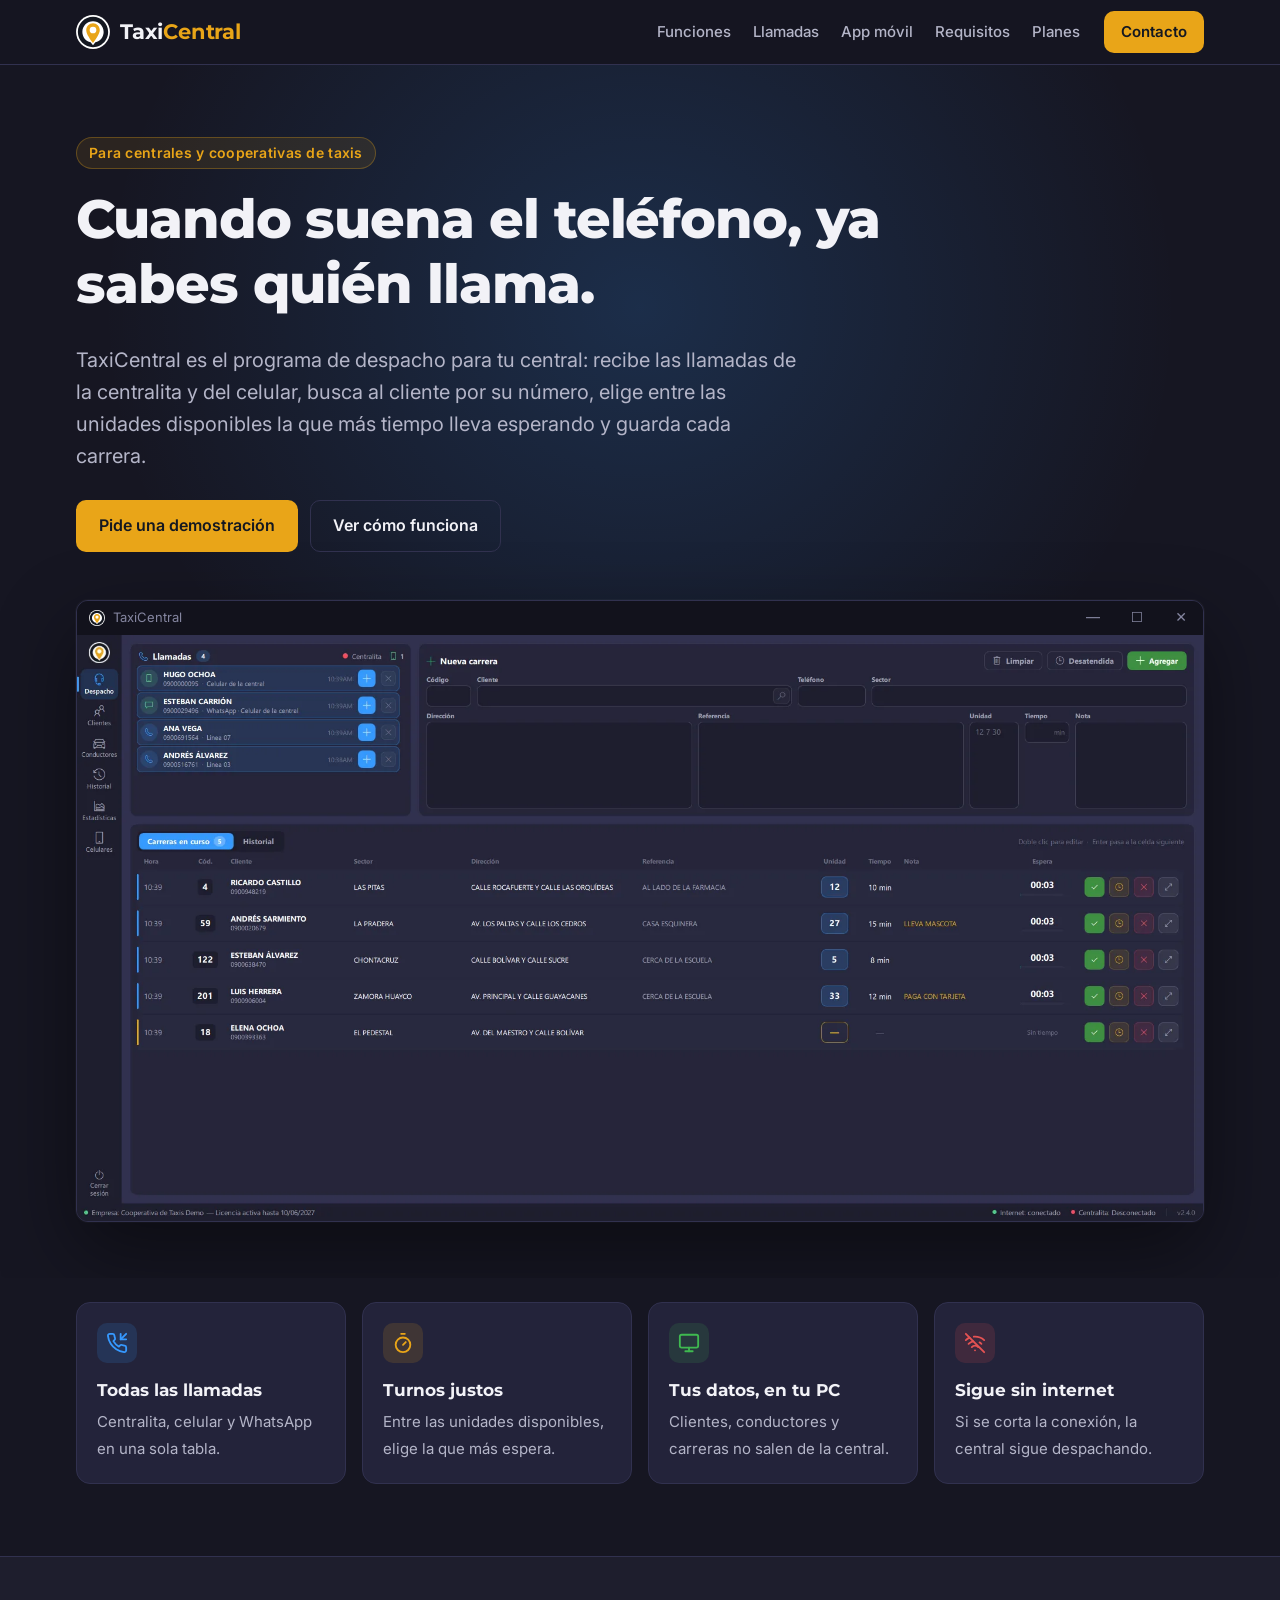
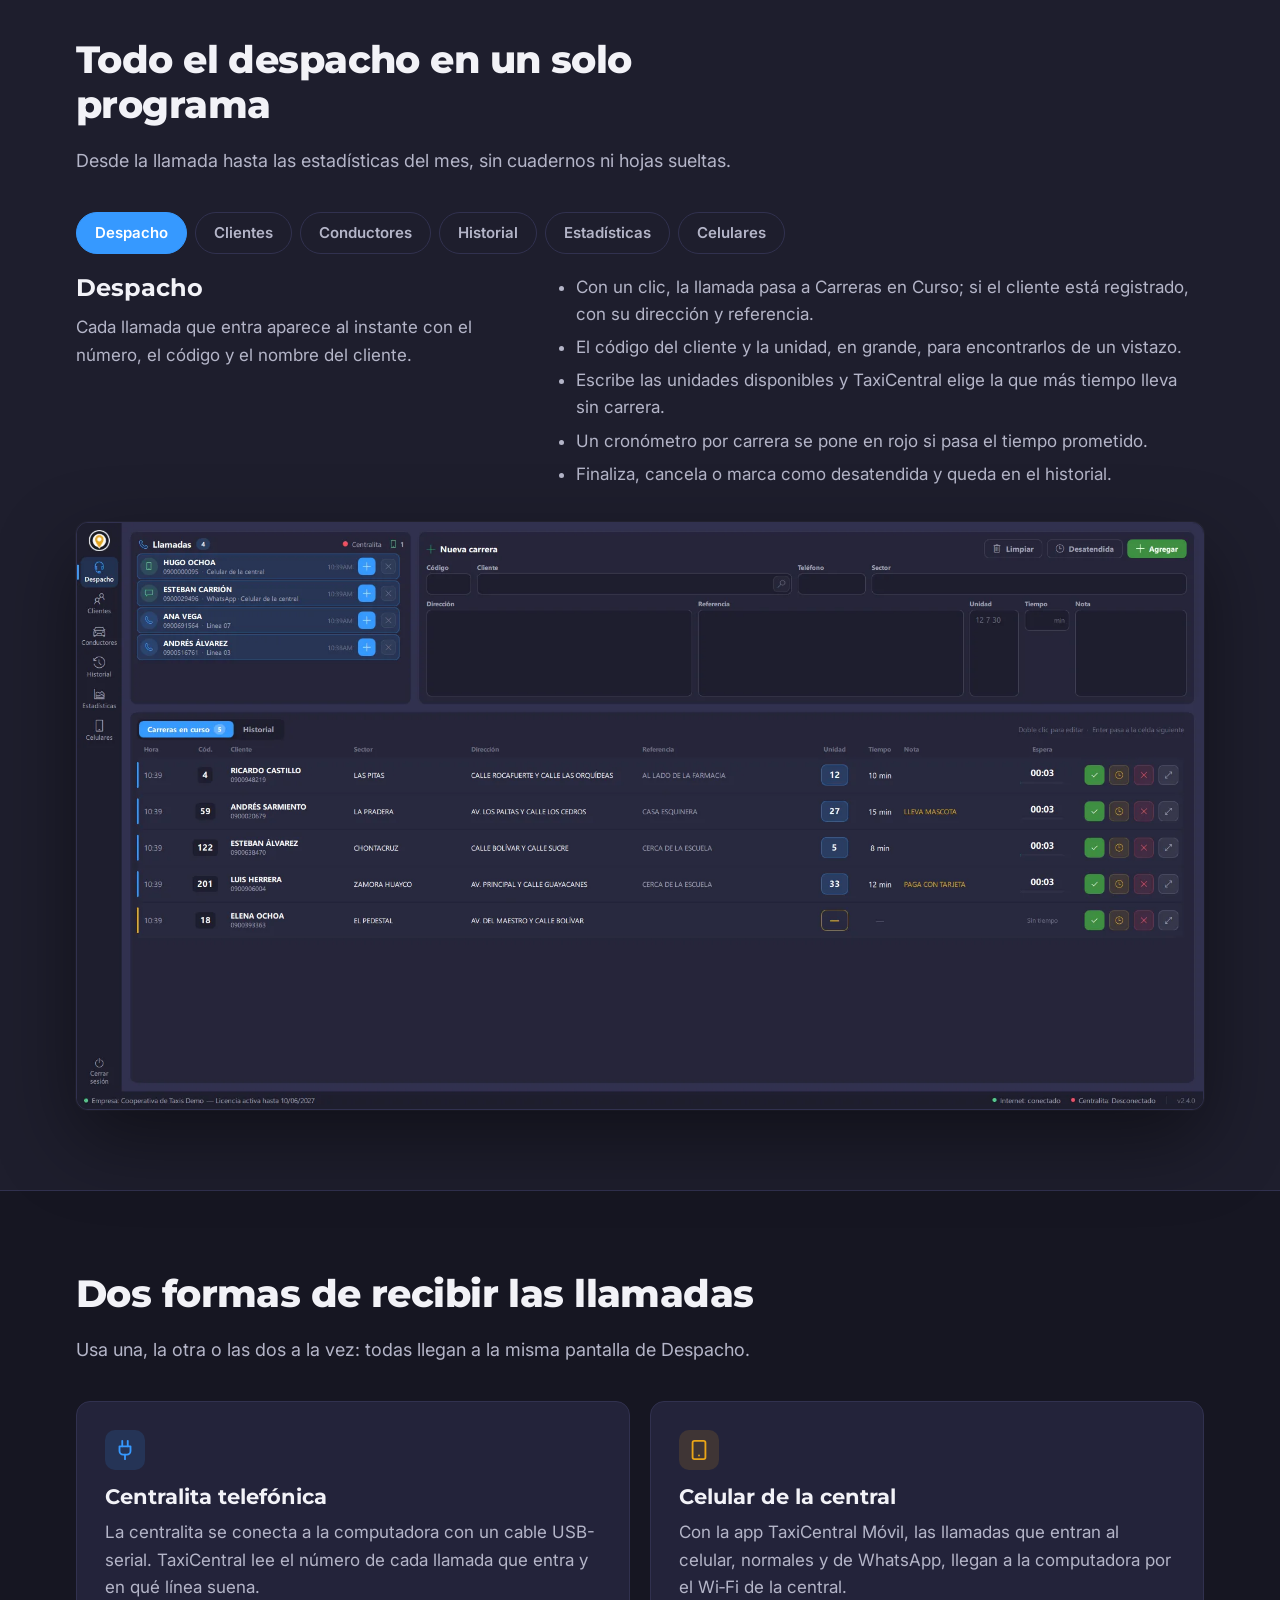
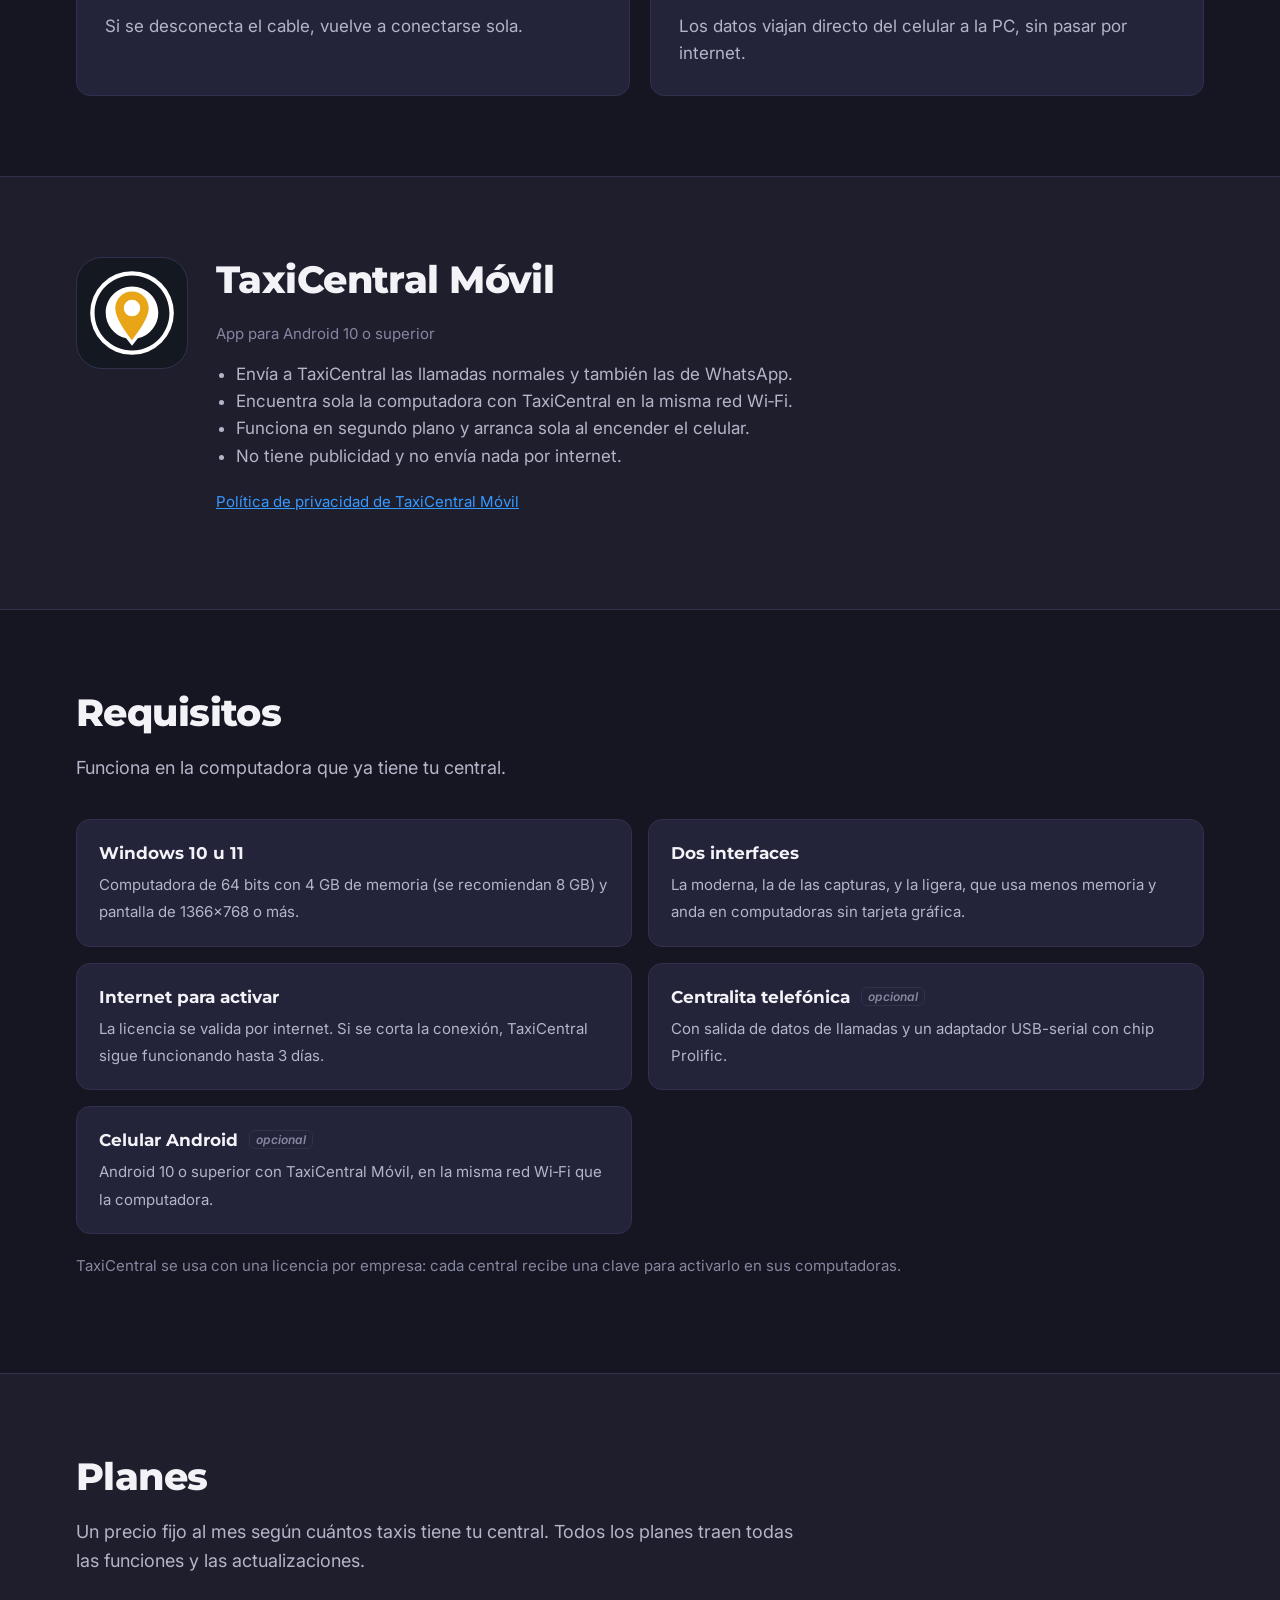
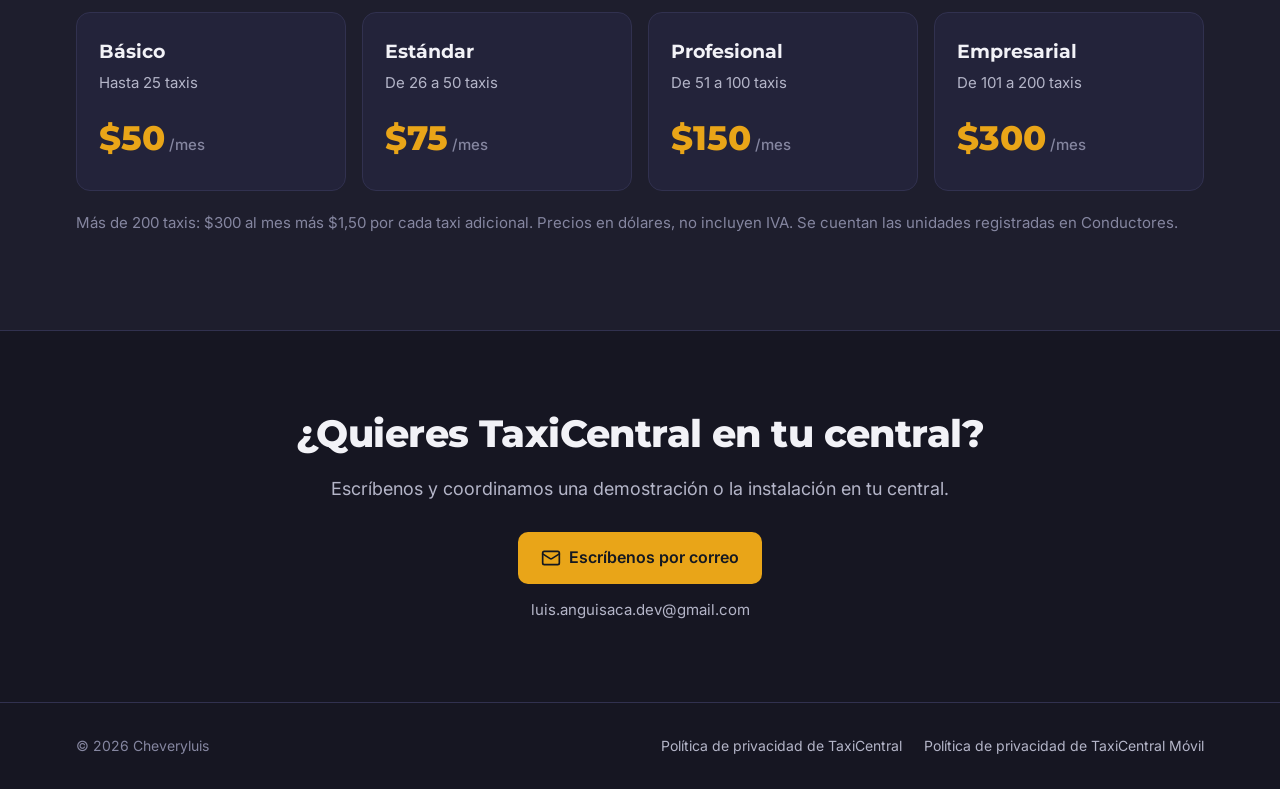
==== commit b985d95c: "Planes: los precios no incluyen IVA" ====
--- a/index.html
+++ b/index.html
@@ -276,7 +276,7 @@
           <span class="precio">$300<small>/mes</small></span>
         </li>
       </ul>
-      <p class="nota">Más de 200 taxis: $300 al mes más $1,50 por cada taxi adicional. Precios en dólares. Se cuentan las unidades registradas en Conductores.</p>
+      <p class="nota">Más de 200 taxis: $300 al mes más $1,50 por cada taxi adicional. Precios en dólares, no incluyen IVA. Se cuentan las unidades registradas en Conductores.</p>
     </div>
   </section>
 
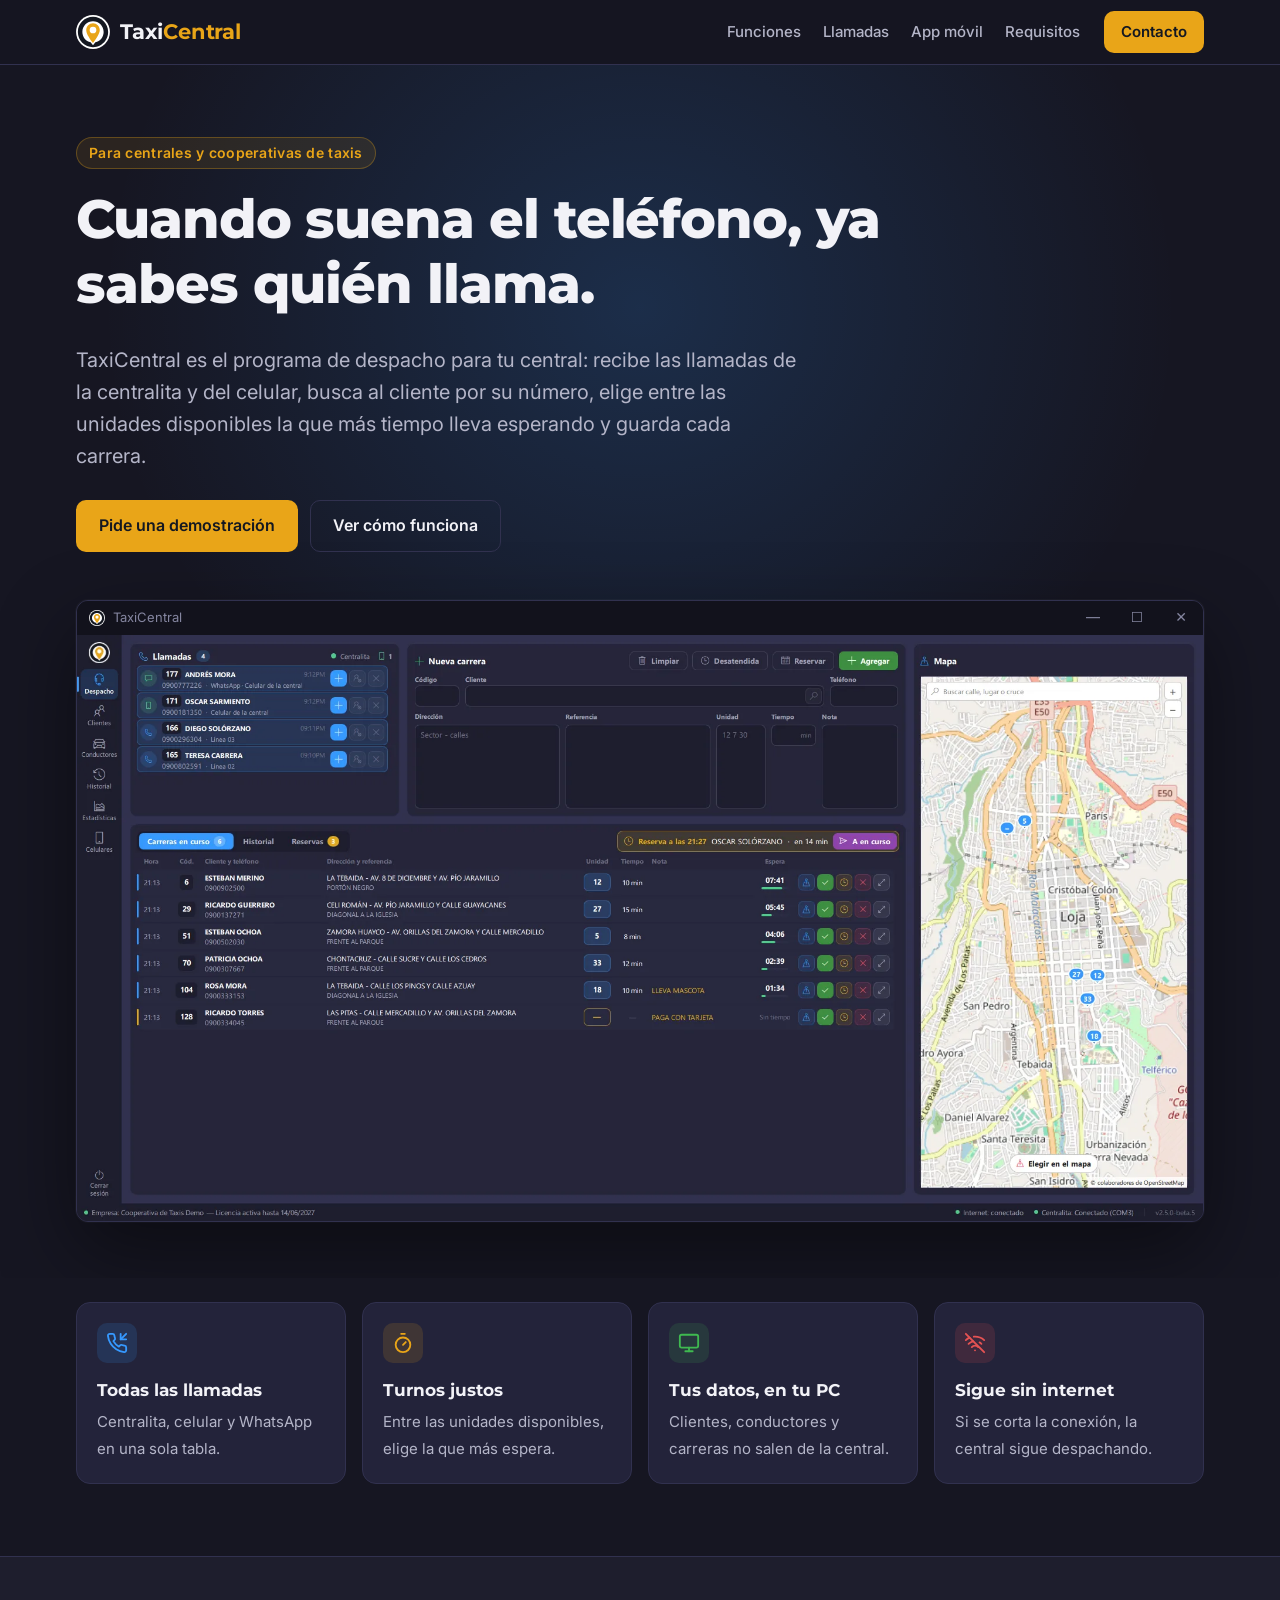
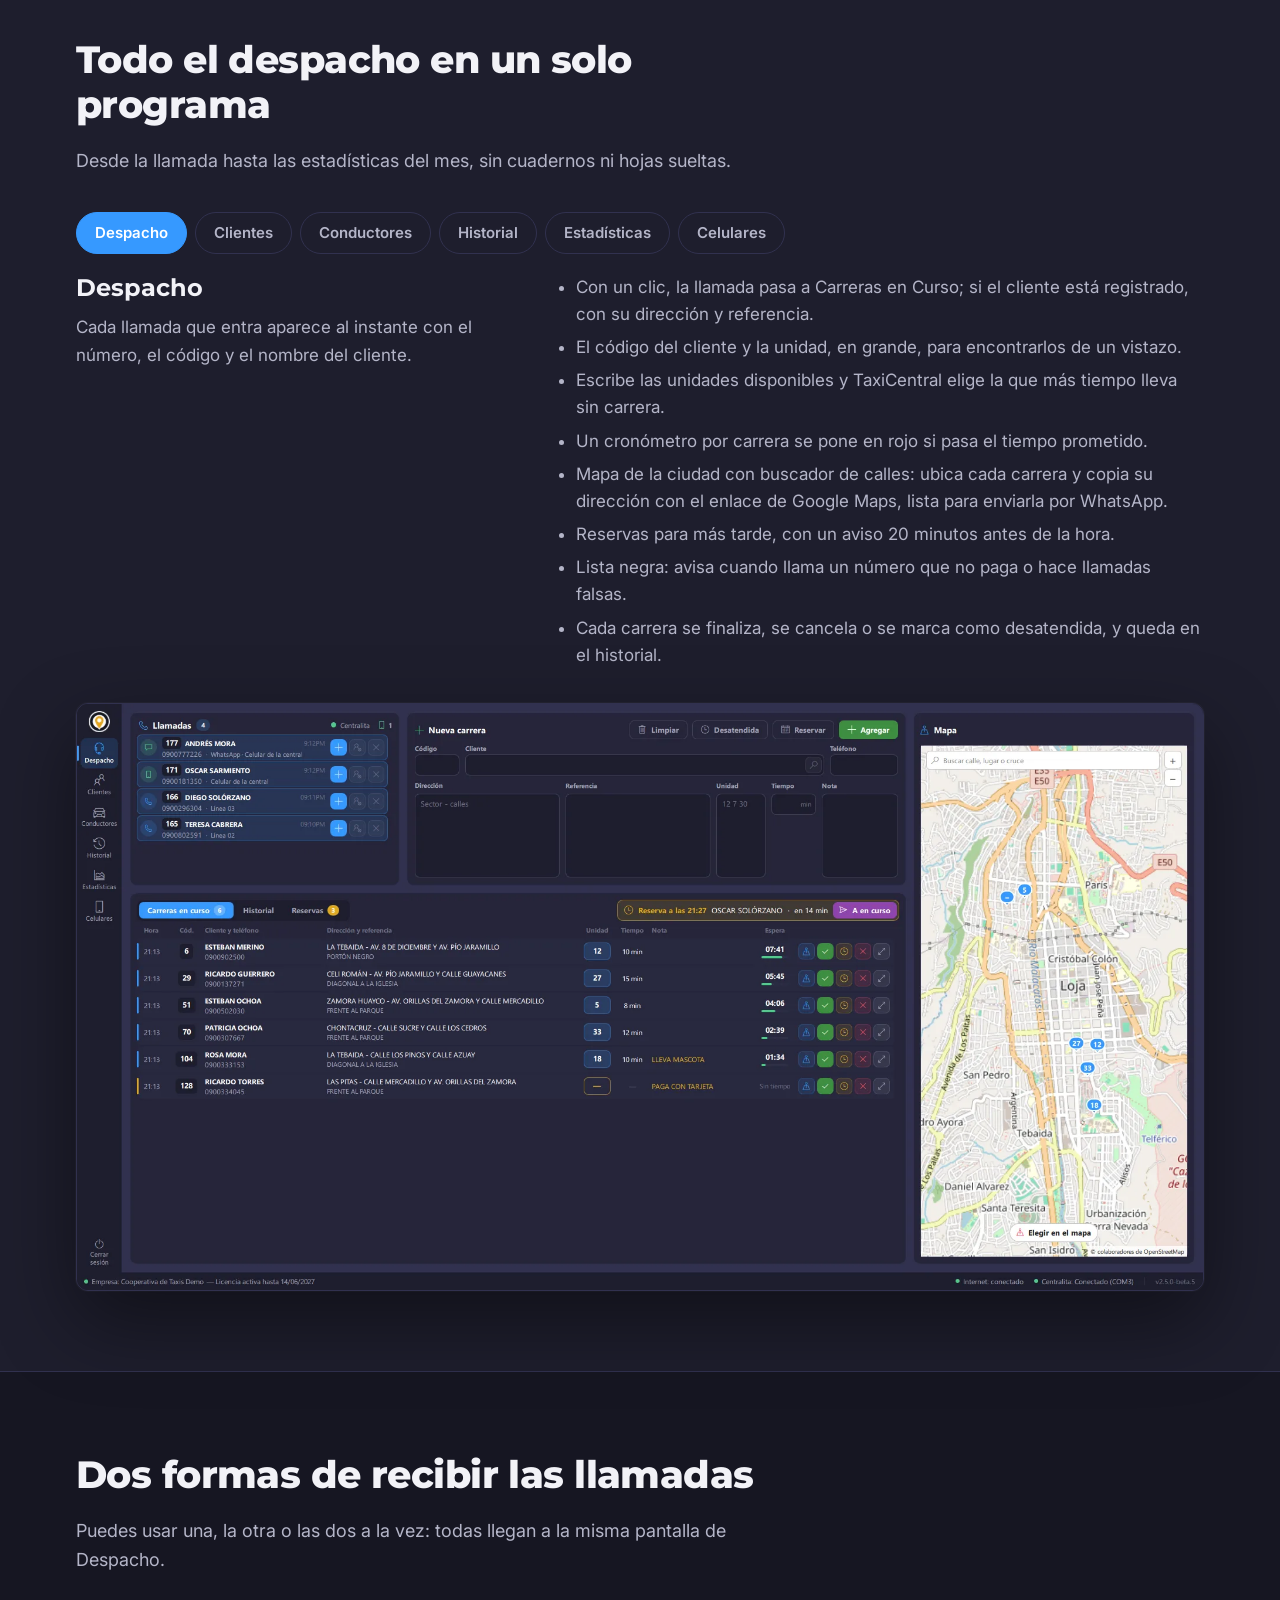
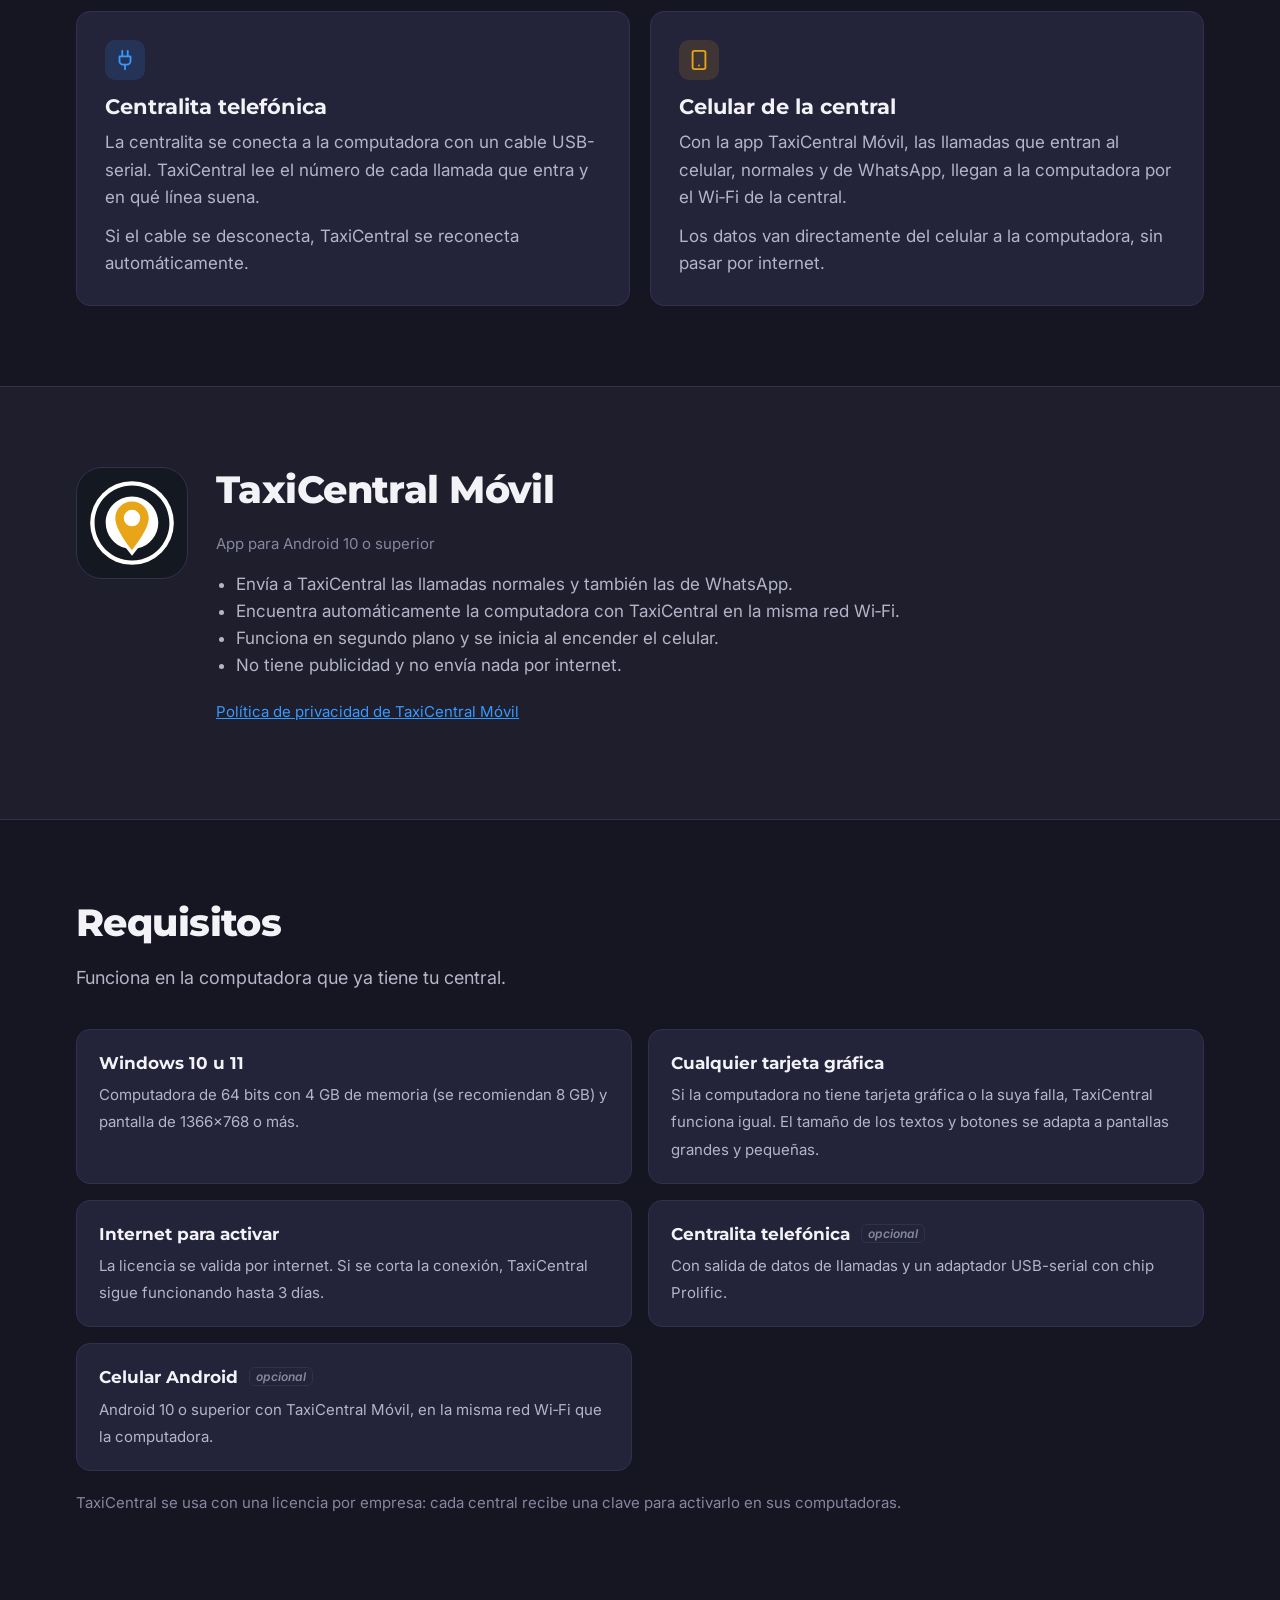
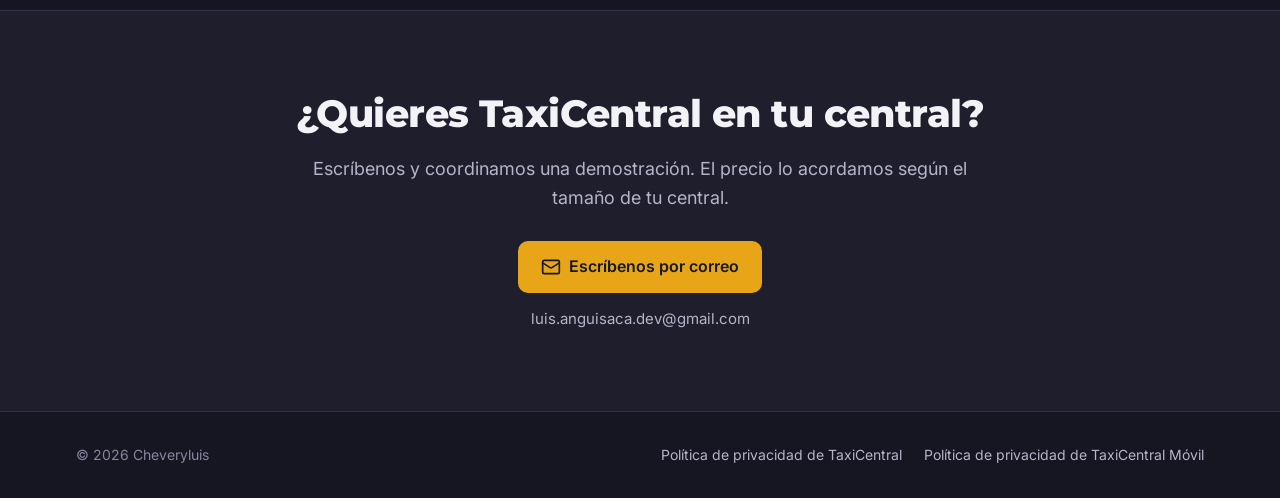
==== commit ab362a91: "Web: sin precios, capturas con el mapa y textos revisados - Quita la sección Planes: el precio se ac" ====
--- a/index.html
+++ b/index.html
@@ -34,9 +34,8 @@
       <a href="#llamadas">Llamadas</a>
       <a href="#movil">App móvil</a>
       <a href="#requisitos">Requisitos</a>
-      <a href="#planes">Planes</a>
     </nav>
-    <a class="boton boton-principal boton-chico" href="#contacto">Contacto</a>
+    <a class="boton boton-principal boton-pequeno" href="#contacto">Contacto</a>
   </div>
 </header>
 
@@ -46,7 +45,7 @@
     <div class="contenedor">
       <span class="etiqueta">Para centrales y cooperativas de taxis</span>
       <h1>Cuando suena el teléfono, ya sabes quién llama.</h1>
-      <p class="bajada">TaxiCentral es el programa de despacho para tu central: recibe las llamadas de la centralita y del celular, busca al cliente por su número, elige entre las unidades disponibles la que más tiempo lleva esperando y guarda cada carrera.</p>
+      <p class="subtitulo">TaxiCentral es el programa de despacho para tu central: recibe las llamadas de la centralita y del celular, busca al cliente por su número, elige entre las unidades disponibles la que más tiempo lleva esperando y guarda cada carrera.</p>
       <div class="acciones">
         <a class="boton boton-principal" href="#contacto">Pide una demostración</a>
         <a class="boton boton-secundario" href="#funciones">Ver cómo funciona</a>
@@ -57,7 +56,7 @@
           <div class="botones"><span>&#8212;</span><span>&#9744;</span><span>&#10005;</span></div>
         </div>
         <img src="img/capturas/despacho.webp" width="1920" height="1000" fetchpriority="high"
-             alt="Pantalla Despacho de TaxiCentral: arriba, las llamadas que entran con el número, el código y el nombre del cliente; abajo, las carreras en curso con la unidad asignada y el tiempo de espera.">
+             alt="Pantalla Despacho de TaxiCentral: arriba, las llamadas que entran con el número, el código y el nombre del cliente; abajo, las carreras en curso con la unidad asignada y el tiempo de espera; a la derecha, el mapa con cada carrera.">
       </div>
     </div>
   </section>
@@ -114,20 +113,23 @@
             <li>El código del cliente y la unidad, en grande, para encontrarlos de un vistazo.</li>
             <li>Escribe las unidades disponibles y TaxiCentral elige la que más tiempo lleva sin carrera.</li>
             <li>Un cronómetro por carrera se pone en rojo si pasa el tiempo prometido.</li>
-            <li>Finaliza, cancela o marca como desatendida y queda en el historial.</li>
-          </ul>
-        </div>
-        <div class="ventana"><img src="img/capturas/despacho.webp" width="1920" height="1000" loading="lazy" alt="Pantalla Despacho con llamadas entrantes y carreras en curso."></div>
+            <li>Mapa de la ciudad con buscador de calles: ubica cada carrera y copia su dirección con el enlace de Google Maps, lista para enviarla por WhatsApp.</li>
+            <li>Reservas para más tarde, con un aviso 20 minutos antes de la hora.</li>
+            <li>Lista negra: avisa cuando llama un número que no paga o hace llamadas falsas.</li>
+            <li>Cada carrera se finaliza, se cancela o se marca como desatendida, y queda en el historial.</li>
+          </ul>
+        </div>
+        <div class="ventana"><img src="img/capturas/despacho.webp" width="1920" height="1000" loading="lazy" alt="Pantalla Despacho con llamadas entrantes, carreras en curso, aviso de reserva y el mapa con las carreras."></div>
       </div>
 
       <div class="panel" role="tabpanel" id="panel-clientes" aria-labelledby="tab-clientes" hidden>
         <div class="texto">
           <h3>Clientes</h3>
-          <p>La ficha de cada cliente: dos teléfonos, sector, dirección y referencia.</p>
+          <p>La ficha de cada cliente: dos teléfonos, dirección con su sector, referencia y su ubicación en el mapa.</p>
           <ul>
             <li>Búsqueda por nombre, teléfono, dirección o cualquier otra columna, sin importar tildes ni mayúsculas.</li>
-            <li>Envía un cliente a Despacho sin volver a escribir sus datos.</li>
-            <li>Muestra los clientes que llevan más de un año sin pedir.</li>
+            <li>Envía un cliente a Despacho sin volver a escribir sus datos; si tiene ubicación, el mapa se centra en ella.</li>
+            <li>Muestra los clientes que llevan más de un año sin pedir un taxi.</li>
             <li>Descarga la lista a Excel.</li>
           </ul>
         </div>
@@ -141,7 +143,7 @@
           <ul>
             <li>Cédula, celular, correo, placa, registro municipal, marca, modelo y año.</li>
             <li>Separa socios y no socios de la cooperativa.</li>
-            <li>Lleva la hora de la última salida de cada unidad para repartir los turnos.</li>
+            <li>Registra la hora de la última salida de cada unidad para repartir los turnos con equidad.</li>
             <li>Descarga la lista a Excel.</li>
           </ul>
         </div>
@@ -155,7 +157,7 @@
           <ul>
             <li>Cuenta las despachadas, desatendidas y canceladas del día.</li>
             <li>Búsqueda por cliente, teléfono, unidad o dirección.</li>
-            <li>Descarga a Excel.</li>
+            <li>Descarga la lista a Excel.</li>
           </ul>
         </div>
         <div class="ventana"><img src="img/capturas/historial.webp" width="1920" height="1000" loading="lazy" alt="Pantalla Historial con las carreras de un día: hora, cliente, dirección, unidad y tiempo."></div>
@@ -170,7 +172,7 @@
             <li>Carreras por hora del día y tendencia diaria.</li>
             <li>Carreras de cada unidad en el horario que elijas, por ejemplo de 22:00 a 06:00.</li>
             <li>Hoy, últimos 7 o 30 días, este mes, el mes anterior o el rango que elijas.</li>
-            <li>Descarga en Excel, con sus gráficos, o en PDF.</li>
+            <li>Descarga a Excel, con sus gráficos, o a PDF.</li>
           </ul>
         </div>
         <div class="ventana"><img src="img/capturas/estadisticas.webp" width="1920" height="1000" loading="lazy" alt="Pantalla Estadísticas con totales, gráfico de carreras por hora del día y tendencia diaria."></div>
@@ -195,20 +197,20 @@
     <div class="contenedor">
       <header>
         <h2>Dos formas de recibir las llamadas</h2>
-        <p>Usa una, la otra o las dos a la vez: todas llegan a la misma pantalla de Despacho.</p>
+        <p>Puedes usar una, la otra o las dos a la vez: todas llegan a la misma pantalla de Despacho.</p>
       </header>
       <div class="columnas">
         <article class="tarjeta">
           <div class="icono icono-azul"><svg viewBox="0 0 24 24" fill="none" stroke="currentColor" stroke-width="2" stroke-linecap="round" stroke-linejoin="round" aria-hidden="true"><path d="M12 22v-5"/><path d="M9 8V2"/><path d="M15 8V2"/><path d="M18 8v5a4 4 0 0 1-4 4h-4a4 4 0 0 1-4-4V8Z"/></svg></div>
           <h3>Centralita telefónica</h3>
           <p>La centralita se conecta a la computadora con un cable USB-serial. TaxiCentral lee el número de cada llamada que entra y en qué línea suena.</p>
-          <p>Si se desconecta el cable, vuelve a conectarse sola.</p>
+          <p>Si el cable se desconecta, TaxiCentral se reconecta automáticamente.</p>
         </article>
         <article class="tarjeta">
           <div class="icono icono-amarillo"><svg viewBox="0 0 24 24" fill="none" stroke="currentColor" stroke-width="2" stroke-linecap="round" stroke-linejoin="round" aria-hidden="true"><rect width="14" height="20" x="5" y="2" rx="2" ry="2"/><path d="M12 18h.01"/></svg></div>
           <h3>Celular de la central</h3>
           <p>Con la app TaxiCentral Móvil, las llamadas que entran al celular, normales y de WhatsApp, llegan a la computadora por el Wi‑Fi de la central.</p>
-          <p>Los datos viajan directo del celular a la PC, sin pasar por internet.</p>
+          <p>Los datos van directamente del celular a la computadora, sin pasar por internet.</p>
         </article>
       </div>
     </div>
@@ -222,8 +224,8 @@
         <p class="nota" style="margin-top:0">App para Android 10 o superior</p>
         <ul>
           <li>Envía a TaxiCentral las llamadas normales y también las de WhatsApp.</li>
-          <li>Encuentra sola la computadora con TaxiCentral en la misma red Wi‑Fi.</li>
-          <li>Funciona en segundo plano y arranca sola al encender el celular.</li>
+          <li>Encuentra automáticamente la computadora con TaxiCentral en la misma red Wi‑Fi.</li>
+          <li>Funciona en segundo plano y se inicia al encender el celular.</li>
           <li>No tiene publicidad y no envía nada por internet.</li>
         </ul>
         <p class="nota"><a href="movil/privacidad.html">Política de privacidad de TaxiCentral Móvil</a></p>
@@ -239,7 +241,7 @@
       </header>
       <ul class="lista-requisitos">
         <li><strong>Windows 10 u 11</strong><span>Computadora de 64 bits con 4 GB de memoria (se recomiendan 8 GB) y pantalla de 1366×768 o más.</span></li>
-        <li><strong>Dos interfaces</strong><span>La moderna, la de las capturas, y la ligera, que usa menos memoria y anda en computadoras sin tarjeta gráfica.</span></li>
+        <li><strong>Cualquier tarjeta gráfica</strong><span>Si la computadora no tiene tarjeta gráfica o la suya falla, TaxiCentral funciona igual. El tamaño de los textos y botones se adapta a pantallas grandes y pequeñas.</span></li>
         <li><strong>Internet para activar</strong><span>La licencia se valida por internet. Si se corta la conexión, TaxiCentral sigue funcionando hasta 3 días.</span></li>
         <li><strong>Centralita telefónica <em class="opcional">opcional</em></strong><span>Con salida de datos de llamadas y un adaptador USB-serial con chip Prolific.</span></li>
         <li><strong>Celular Android <em class="opcional">opcional</em></strong><span>Android 10 o superior con TaxiCentral Móvil, en la misma red Wi‑Fi que la computadora.</span></li>
@@ -248,43 +250,11 @@
     </div>
   </section>
 
-  <section class="seccion seccion-alterna" id="planes">
-    <div class="contenedor">
-      <header>
-        <h2>Planes</h2>
-        <p>Un precio fijo al mes según cuántos taxis tiene tu central. Todos los planes traen todas las funciones y las actualizaciones.</p>
-      </header>
-      <ul class="planes">
-        <li>
-          <strong>Básico</strong>
-          <span class="rango">Hasta 25 taxis</span>
-          <span class="precio">$50<small>/mes</small></span>
-        </li>
-        <li>
-          <strong>Estándar</strong>
-          <span class="rango">De 26 a 50 taxis</span>
-          <span class="precio">$75<small>/mes</small></span>
-        </li>
-        <li>
-          <strong>Profesional</strong>
-          <span class="rango">De 51 a 100 taxis</span>
-          <span class="precio">$150<small>/mes</small></span>
-        </li>
-        <li>
-          <strong>Empresarial</strong>
-          <span class="rango">De 101 a 200 taxis</span>
-          <span class="precio">$300<small>/mes</small></span>
-        </li>
-      </ul>
-      <p class="nota">Más de 200 taxis: $300 al mes más $1,50 por cada taxi adicional. Precios en dólares, no incluyen IVA. Se cuentan las unidades registradas en Conductores.</p>
-    </div>
-  </section>
-
-  <section class="seccion contacto" id="contacto">
+  <section class="seccion seccion-alterna contacto" id="contacto">
     <div class="contenedor">
       <header>
         <h2>¿Quieres TaxiCentral en tu central?</h2>
-        <p>Escríbenos y coordinamos una demostración o la instalación en tu central.</p>
+        <p>Escríbenos y coordinamos una demostración. El precio lo acordamos según el tamaño de tu central.</p>
       </header>
       <a class="boton boton-principal" href="mailto:luis.anguisaca.dev@gmail.com?subject=TaxiCentral">
         <svg width="20" height="20" viewBox="0 0 24 24" fill="none" stroke="currentColor" stroke-width="2" stroke-linecap="round" stroke-linejoin="round" aria-hidden="true"><rect width="20" height="16" x="2" y="4" rx="2"/><path d="m22 7-8.97 5.7a1.94 1.94 0 0 1-2.06 0L2 7"/></svg>
--- a/css/estilos.css
+++ b/css/estilos.css
@@ -75,7 +75,7 @@
 .boton-principal:hover { background: #f5b632; }
 .boton-secundario { color: var(--texto); border-color: var(--borde); }
 .boton-secundario:hover { border-color: var(--texto-3); }
-.boton-chico { padding: 8px 16px; font-size: 15px; }
+.boton-pequeno { padding: 8px 16px; font-size: 15px; }
 
 /* ---------- Portada ---------- */
 .portada { padding: 72px 0 56px; position: relative; overflow: hidden; }
@@ -91,7 +91,7 @@
   border: 1px solid rgba(233, 165, 24, .3); border-radius: 999px; padding: 4px 12px; margin-bottom: 18px;
 }
 .portada h1 { font-size: clamp(32px, 5vw, 54px); font-weight: 800; letter-spacing: -.02em; max-width: 820px; }
-.portada .bajada { font-size: clamp(17px, 2vw, 20px); color: var(--texto-2); max-width: 720px; margin: 0 0 28px; }
+.portada .subtitulo { font-size: clamp(17px, 2vw, 20px); color: var(--texto-2); max-width: 720px; margin: 0 0 28px; }
 .acciones { display: flex; flex-wrap: wrap; gap: 12px; margin-bottom: 48px; }
 
 /* Marco de ventana de Windows alrededor de las capturas. */
@@ -177,17 +177,6 @@
 .lista-requisitos strong { display: block; font-family: var(--titulos); margin-bottom: 4px; }
 .lista-requisitos span { color: var(--texto-2); font-size: 15px; }
 .opcional { font-size: 12px; font-weight: 600; color: var(--texto-3); border: 1px solid var(--borde); border-radius: 6px; padding: 1px 6px; margin-left: 6px; vertical-align: 2px; font-family: var(--cuerpo); }
-
-/* Planes */
-.planes { list-style: none; margin: 0; padding: 0; display: grid; grid-template-columns: repeat(4, 1fr); gap: 16px; }
-.planes li {
-  background: var(--tarjeta); border: 1px solid var(--borde); border-radius: var(--radio);
-  padding: 24px 22px; display: flex; flex-direction: column; gap: 4px;
-}
-.planes strong { font-family: var(--titulos); font-size: 19px; }
-.planes .rango { color: var(--texto-2); font-size: 15px; }
-.planes .precio { font-family: var(--titulos); font-size: 34px; font-weight: 800; color: var(--amarillo); margin-top: 12px; }
-.planes .precio small { font-family: var(--cuerpo); font-size: 15px; font-weight: 500; color: var(--texto-3); margin-left: 4px; }
 
 /* Contacto */
 .contacto { text-align: center; }
@@ -215,9 +204,9 @@
 .idioma { display: inline-block; margin-bottom: 20px; font-size: 15px; }
 .separador { border: 0; border-top: 1px solid var(--borde); margin: 64px 0; }
 
-/* ---------- Pantallas chicas ---------- */
+/* ---------- Pantallas pequeñas ---------- */
 @media (max-width: 960px) {
-  .puntos ul, .planes { grid-template-columns: repeat(2, 1fr); }
+  .puntos ul { grid-template-columns: repeat(2, 1fr); }
   .panel .texto { grid-template-columns: 1fr; grid-template-rows: none; }
   .panel ul { grid-column: 1; grid-row: auto; margin-top: 14px; }
 }
@@ -232,7 +221,7 @@
   .pie nav { margin-left: 0; }
 }
 @media (max-width: 480px) {
-  .puntos ul, .planes { grid-template-columns: 1fr; }
+  .puntos ul { grid-template-columns: 1fr; }
   .acciones .boton { width: 100%; }
 }
 
